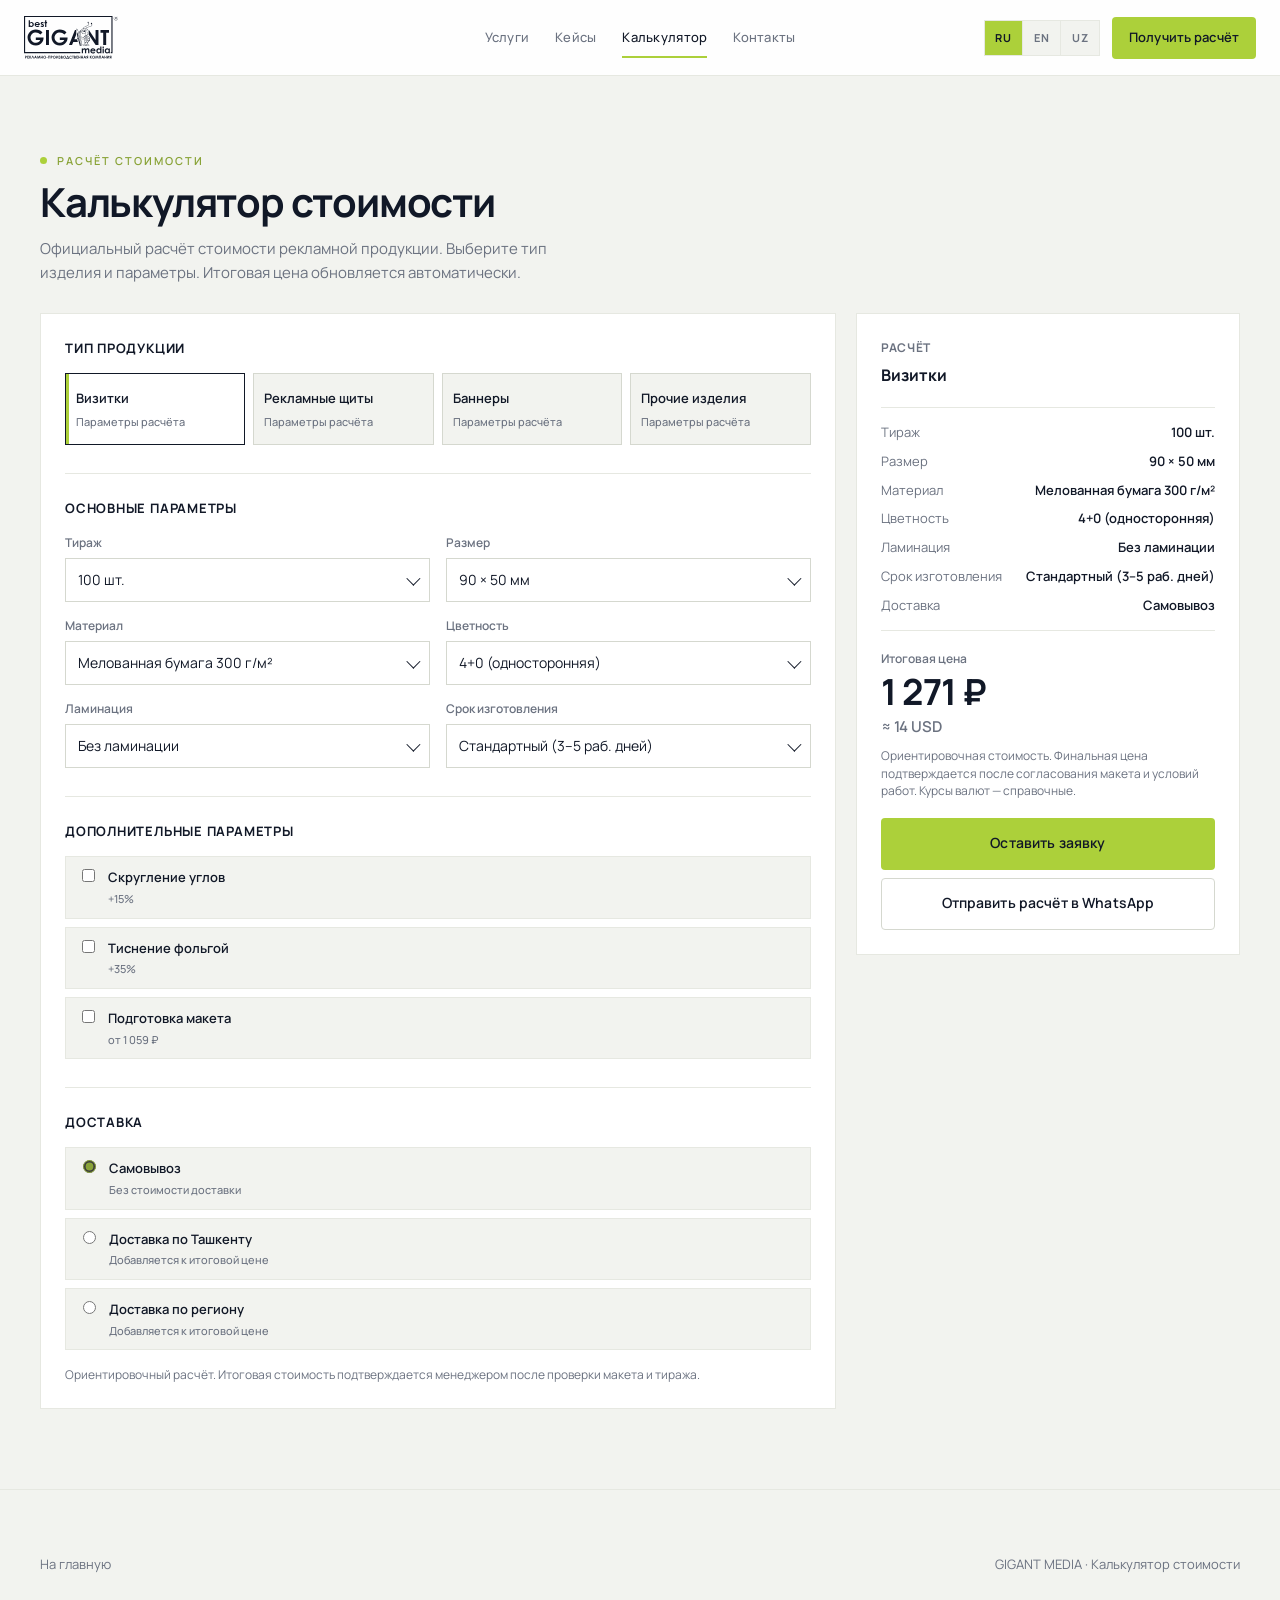
==== calculator.html @ 99afd8f0 "Add official cost calculator and keep the light brand palette. Ship a standalone calculator page wit" ====
<!DOCTYPE html>
<html lang="ru">
<head>
  <meta charset="UTF-8" />
  <meta name="viewport" content="width=device-width, initial-scale=1.0" />
  <title>Калькулятор стоимости — GIGANT MEDIA</title>
  <meta name="description" content="Официальный калькулятор стоимости рекламной продукции GIGANT MEDIA: визитки, щиты, баннеры и прочие изделия." />
  <link rel="canonical" href="https://esquire0169.github.io/gigant-media/calculator.html" />
  <meta name="theme-color" content="#ACD03A" />
  <link rel="preconnect" href="https://fonts.googleapis.com" />
  <link rel="preconnect" href="https://fonts.gstatic.com" crossorigin />
  <link href="https://fonts.googleapis.com/css2?family=Manrope:wght@400;500;600;700&display=swap" rel="stylesheet" />
  <link rel="stylesheet" href="css/tokens.css" />
  <link rel="stylesheet" href="css/base.css" />
  <link rel="stylesheet" href="css/components.css" />
  <link rel="stylesheet" href="css/pages.css" />
  <link rel="stylesheet" href="css/strict.css" />
  <link rel="stylesheet" href="css/calculator.css" />
</head>
<body class="no-topbar" data-page="calculator">
  <a class="skip-link" href="#calculator" data-i18n="calc.skip">К калькулятору</a>

  <header class="site-header is-scrolled">
    <div class="container container--wide site-header__inner">
      <a class="logo" href="index.html" aria-label="GIGANT MEDIA">
        <img class="logo__img" src="assets/brand/logo-dark.svg?v=2" alt="best GIGANT media" width="200" height="52" />
      </a>
      <nav class="nav" data-i18n-aria="nav.menu">
        <a href="index.html#services" data-i18n="nav.services">Услуги</a>
        <a href="index.html#cases" data-i18n="nav.cases">Кейсы</a>
        <a class="is-active" href="calculator.html" data-i18n="nav.calc">Калькулятор</a>
        <a href="index.html#contacts" data-i18n="nav.contacts">Контакты</a>
      </nav>
      <div class="header-actions">
        <div class="lang-switch" role="group" data-i18n-aria="lang.label">
          <button type="button" class="lang-switch__btn" data-lang-option="ru" aria-pressed="true">RU</button>
          <button type="button" class="lang-switch__btn" data-lang-option="en" aria-pressed="false">EN</button>
          <button type="button" class="lang-switch__btn" data-lang-option="uz" aria-pressed="false">UZ</button>
        </div>
        <div class="header-cta">
          <a class="btn btn--primary" href="index.html#contacts" data-i18n="nav.cta">Получить расчёт</a>
        </div>
        <button class="menu-toggle" type="button" data-i18n-aria="nav.open" aria-expanded="false">
          <span></span><span></span><span></span>
        </button>
      </div>
    </div>
  </header>

  <main>
    <section class="calc-page" id="calculator">
      <div class="container">
        <div class="calc-page__head">
          <p class="eyebrow" data-i18n="calc.eyebrow">Расчёт стоимости</p>
          <h1 class="h1" data-i18n="calc.title">Калькулятор стоимости</h1>
          <p class="lead" data-i18n="calc.lead">Официальный расчёт стоимости рекламной продукции. Выберите тип изделия и параметры. Итоговая цена обновляется автоматически.</p>
        </div>

        <div class="calc-layout" data-calculator>
          <div class="calc-panel">
            <div class="calc-section">
              <p class="calc-section__title" data-calc-section-type>Тип продукции</p>
              <div class="calc-types" data-calc-types></div>
            </div>

            <div class="calc-section">
              <p class="calc-section__title" data-calc-section-main>Основные параметры</p>
              <div class="calc-fields" data-calc-fields></div>
            </div>

            <div class="calc-section" data-calc-extras></div>
            <div class="calc-section" data-calc-install></div>
            <div class="calc-section" data-calc-delivery></div>

            <p class="calc-note" data-calc-note></p>
          </div>

          <aside class="calc-summary" aria-live="polite">
            <p class="calc-summary__label" data-calc-summary-label>Расчёт</p>
            <p class="calc-summary__product" data-calc-product>Визитки</p>
            <ul class="calc-summary__list" data-calc-list></ul>
            <p class="calc-summary__total-label" data-calc-total-label>Итоговая цена</p>
            <p class="calc-summary__total" data-calc-total>0 ₽</p>
            <p class="calc-summary__total-alt" data-calc-total-alt></p>
            <p class="calc-summary__hint" data-calc-hint>Ориентировочная стоимость. Финальная цена подтверждается после согласования макета и условий работ. Курсы валют — справочные.</p>
            <button class="btn btn--primary" type="button" data-calc-open-request>Оставить заявку</button>
            <a class="btn btn--secondary" href="https://wa.me/998908056692" target="_blank" rel="noopener" data-calc-wa>Отправить расчёт в WhatsApp</a>

            <div class="calc-request" data-calc-request>
              <form data-calc-form novalidate>
                <div class="field">
                  <label for="calc-name">Имя</label>
                  <input id="calc-name" name="name" type="text" autocomplete="name" required />
                </div>
                <div class="field">
                  <label for="calc-phone">Телефон</label>
                  <input id="calc-phone" name="phone" type="tel" autocomplete="tel" inputmode="tel" required />
                </div>
                <div class="field">
                  <label for="calc-comment">Комментарий</label>
                  <textarea id="calc-comment" name="comment" placeholder="Адрес объекта, сроки, дополнительные требования"></textarea>
                </div>
                <button class="btn btn--primary" type="submit">Оставить заявку</button>
                <p class="calc-request__status" data-calc-status></p>
              </form>
            </div>
          </aside>
        </div>
      </div>
    </section>
  </main>

  <footer class="site-footer">
    <div class="container footer-bottom" style="border:0;padding-top:0;">
      <a href="index.html" data-i18n="calc.home">На главную</a>
      <span data-i18n="calc.footer">GIGANT MEDIA · Калькулятор стоимости</span>
    </div>
  </footer>

  <script src="js/content.js"></script>
  <script src="js/i18n.js"></script>
  <script src="js/main.js"></script>
  <script src="js/calculator.js"></script>
</body>
</html>
---- css/tokens.css ----
:root {
  /* Color */
  --color-primary: #acd03a;
  --color-primary-dark: #89a337;
  --color-primary-soft: rgba(172, 208, 58, 0.12);
  --color-bg: #f2f3ef;
  --color-bg-elevated: #ffffff;
  --color-surface: #f7f8f4;
  --color-ink: #111827;
  --color-muted: #6b7280;
  --color-line: #e6e8e1;
  --color-line-strong: #d5d8cf;
  --color-success: #16a34a;
  --color-warning: #f59e0b;
  --color-error: #dc2626;
  --color-ink-inverse: #f7f8f4;
  --color-surface-dark: #161914;

  /* Radius — strict, almost sharp */
  --radius-sm: 2px;
  --radius-md: 4px;
  --radius-lg: 4px;
  --radius-xl: 6px;
  --radius-card: 0;
  --radius-button: 4px;
  --radius-input: 4px;

  /* Shadow — hairlines only */
  --shadow-card: none;
  --shadow-hover: none;
  --shadow-soft: none;

  /* Motion */
  --ease-standard: cubic-bezier(0.22, 1, 0.36, 1);
  --dur-fast: 160ms;
  --dur-base: 260ms;
  --dur-slow: 420ms;

  /* Layout */
  --container: 1200px;
  --container-wide: 1360px;
  --gutter: 24px;
  --section-y: 112px;
  --header-h: 76px;
  --topbar-h: 38px;
  --chrome-h: calc(var(--topbar-h) + var(--header-h));

  /* Type */
  --font: "Manrope", Inter, Arial, sans-serif;
  --fw-regular: 400;
  --fw-medium: 500;
  --fw-semibold: 600;
  --fw-bold: 700;
}

@media (max-width: 768px) {
  :root {
    --gutter: 16px;
    --section-y: 72px;
    --header-h: 64px;
    --topbar-h: 34px;
    --chrome-h: calc(var(--topbar-h) + var(--header-h));
  }
}

body.no-topbar {
  --topbar-h: 0px;
}
---- css/base.css ----
*,
*::before,
*::after {
  box-sizing: border-box;
}

html {
  scroll-behavior: smooth;
}

body {
  margin: 0;
  font-family: var(--font);
  font-size: 16px;
  line-height: 1.6;
  font-weight: var(--fw-regular);
  color: var(--color-ink);
  background: var(--color-bg);
  -webkit-font-smoothing: antialiased;
  text-rendering: optimizeLegibility;
}

img,
video {
  max-width: 100%;
  display: block;
}

a {
  color: inherit;
  text-decoration: none;
}

button,
input,
textarea,
select {
  font: inherit;
}

h1, h2, h3, h4, p {
  margin: 0;
}

ul, ol {
  margin: 0;
  padding: 0;
  list-style: none;
}

:focus-visible {
  outline: 2px solid var(--color-primary-dark);
  outline-offset: 3px;
}

.container {
  width: min(100% - var(--gutter) * 2, var(--container));
  margin-inline: auto;
}

.container--wide {
  width: min(100% - var(--gutter) * 2, var(--container-wide));
}

.section {
  padding-block: var(--section-y);
}

.section--tight {
  padding-block: 72px;
}

.eyebrow {
  display: inline-flex;
  align-items: center;
  gap: 10px;
  font-size: 11px;
  font-weight: var(--fw-semibold);
  letter-spacing: 0.18em;
  text-transform: uppercase;
  color: var(--color-primary-dark);
  margin-bottom: 18px;
}

.eyebrow::before {
  content: "";
  width: 7px;
  height: 7px;
  border-radius: 50%;
  background: var(--color-primary);
  flex-shrink: 0;
}

.h1 {
  font-size: clamp(40px, 5.5vw, 64px);
  line-height: 1.05;
  font-weight: var(--fw-bold);
  letter-spacing: -0.03em;
}

.h2 {
  font-size: clamp(30px, 3.4vw, 40px);
  line-height: 1.12;
  font-weight: var(--fw-bold);
  letter-spacing: -0.025em;
}

.h3 {
  font-size: clamp(22px, 2.4vw, 28px);
  line-height: 1.2;
  font-weight: var(--fw-semibold);
  letter-spacing: -0.01em;
}

.h4 {
  font-size: 20px;
  line-height: 1.3;
  font-weight: var(--fw-semibold);
}

.lead {
  font-size: 17px;
  line-height: 1.6;
  color: var(--color-muted);
}

.text-muted {
  color: var(--color-muted);
}

.section-head {
  max-width: 640px;
  margin-bottom: 56px;
}

.section-head .h2 {
  margin-bottom: 14px;
}

.section-head p {
  color: var(--color-muted);
  font-size: 16px;
  max-width: 46ch;
}

/* Shared strict panel grid */
.panel-grid {
  display: grid;
  gap: 1px;
  background: var(--color-line);
  border: 1px solid var(--color-line);
}

.panel-cell {
  position: relative;
  background: var(--color-bg-elevated);
  padding: 36px 32px 48px;
  overflow: hidden;
  min-height: 260px;
  transition: background var(--dur-base) var(--ease-standard);
}

.panel-cell:hover {
  background: #eef0ea;
}

.panel-cell__line {
  width: 22px;
  height: 1px;
  background: var(--color-primary);
  margin-bottom: 18px;
  transition: width 0.35s var(--ease-standard);
}

.panel-cell:hover .panel-cell__line {
  width: 40px;
}

.panel-cell__chip {
  margin: 0 0 12px;
  font-size: 11px;
  font-weight: var(--fw-semibold);
  letter-spacing: 0.14em;
  text-transform: uppercase;
  color: var(--color-primary-dark);
}

.panel-cell__num {
  position: absolute;
  right: 18px;
  bottom: 4px;
  font-size: clamp(56px, 7vw, 92px);
  font-weight: var(--fw-bold);
  letter-spacing: -0.04em;
  line-height: 1;
  color: transparent;
  -webkit-text-stroke: 1px color-mix(in srgb, var(--color-ink) 14%, transparent);
  user-select: none;
  pointer-events: none;
}

/* Reveal */
.reveal {
  opacity: 0;
  transform: translateY(12px);
  transition:
    opacity var(--dur-slow) var(--ease-standard),
    transform var(--dur-slow) var(--ease-standard);
}

.reveal.is-in {
  opacity: 1;
  transform: translateY(0);
}

.reveal-stagger > .reveal:nth-child(1) { transition-delay: 0ms; }
.reveal-stagger > .reveal:nth-child(2) { transition-delay: 70ms; }
.reveal-stagger > .reveal:nth-child(3) { transition-delay: 140ms; }
.reveal-stagger > .reveal:nth-child(4) { transition-delay: 210ms; }
.reveal-stagger > .reveal:nth-child(5) { transition-delay: 280ms; }
.reveal-stagger > .reveal:nth-child(6) { transition-delay: 350ms; }
.reveal-stagger > .reveal:nth-child(7) { transition-delay: 420ms; }
.reveal-stagger > .reveal:nth-child(8) { transition-delay: 490ms; }
.reveal-stagger > .reveal:nth-child(9) { transition-delay: 560ms; }
.reveal-stagger > .reveal:nth-child(10) { transition-delay: 630ms; }

@media (prefers-reduced-motion: reduce) {
  html { scroll-behavior: auto; }
  .reveal {
    opacity: 1;
    transform: none;
    transition: none;
  }
}
---- css/components.css ----
/* Top utility bar (KLZ-inspired) */
.topbar {
  position: fixed;
  inset: 0 0 auto;
  z-index: 110;
  height: var(--topbar-h);
  background: #fff;
  border-bottom: 1px solid var(--color-line);
}

.topbar__inner {
  height: 100%;
  display: flex;
  align-items: center;
  justify-content: space-between;
  gap: 16px;
}

.topbar__links,
.topbar__contacts,
.topbar__social {
  display: flex;
  align-items: center;
  gap: 14px;
}

.topbar__links a,
.topbar__phone {
  font-size: 12px;
  font-weight: var(--fw-medium);
  color: var(--color-muted);
  letter-spacing: 0.01em;
}

.topbar__links a:hover,
.topbar__phone:hover {
  color: var(--color-ink);
}

.topbar__phone {
  display: inline-flex;
  align-items: center;
  gap: 6px;
  font-weight: var(--fw-semibold);
  color: var(--color-ink);
}

.topbar__phone::before {
  content: "";
  width: 6px;
  height: 6px;
  background: var(--color-primary);
}

.topbar__phone--secondary {
  color: var(--color-muted);
  font-weight: var(--fw-medium);
}

.topbar__social a {
  width: 24px;
  height: 24px;
  display: inline-flex;
  align-items: center;
  justify-content: center;
  border: 1px solid var(--color-line-strong);
  font-size: 10px;
  font-weight: var(--fw-bold);
  color: var(--color-ink);
}

.topbar__social a:hover {
  border-color: var(--color-primary);
  background: var(--color-primary-soft);
}

/* Buttons */
.btn {
  display: inline-flex;
  align-items: center;
  justify-content: center;
  gap: 10px;
  height: 52px;
  padding: 0 22px;
  border-radius: var(--radius-button);
  border: 1px solid transparent;
  font-size: 14px;
  font-weight: var(--fw-semibold);
  letter-spacing: 0.01em;
  cursor: pointer;
  transition:
    background var(--dur-fast) var(--ease-standard),
    border-color var(--dur-fast) var(--ease-standard),
    color var(--dur-fast) var(--ease-standard);
  white-space: nowrap;
}

.btn:hover,
.btn:active {
  transform: none;
}

.btn--primary {
  background: var(--color-primary);
  color: var(--color-ink);
  box-shadow: none;
}

.btn--primary:hover {
  background: #b8d94a;
}

.btn--primary:active {
  background: var(--color-primary-dark);
}

.btn--secondary {
  background: transparent;
  color: var(--color-ink);
  border-color: var(--color-line-strong);
}

.btn--secondary:hover {
  border-color: var(--color-ink);
  background: transparent;
}

.btn--ghost {
  background: transparent;
  border-color: rgba(255, 255, 255, 0.22);
  color: var(--color-ink-inverse);
}

.btn--dark {
  background: var(--color-ink);
  color: #fff;
}

.btn-row {
  display: flex;
  flex-wrap: wrap;
  gap: 10px;
}

/* Header */
.site-header {
  position: fixed;
  inset: var(--topbar-h) 0 auto;
  z-index: 100;
  height: var(--header-h);
  background: rgba(255, 255, 255, 0.92);
  border-bottom: 1px solid var(--color-line);
  transition:
    background var(--dur-base) var(--ease-standard),
    border-color var(--dur-base) var(--ease-standard);
}

.site-header.is-scrolled {
  background: rgba(255, 255, 255, 0.96);
  backdrop-filter: blur(10px);
  border-bottom-color: var(--color-line);
  box-shadow: none;
}

.site-header__inner {
  height: 100%;
  display: grid;
  grid-template-columns: 1fr auto 1fr;
  align-items: center;
  gap: 24px;
}

.logo {
  display: inline-flex;
  align-items: center;
  justify-self: start;
  line-height: 0;
  max-width: 100%;
}

.logo__img {
  display: block;
  height: 44px;
  width: auto;
  max-width: min(220px, 52vw);
  object-fit: contain;
}

.logo--footer .logo__img {
  height: 72px;
  max-width: 280px;
}

.logo__mark {
  width: 10px;
  height: 10px;
  border-radius: 50%;
  background: var(--color-primary);
}

.nav {
  display: flex;
  align-items: center;
  gap: 26px;
}

.nav a {
  position: relative;
  font-size: 13px;
  font-weight: var(--fw-medium);
  letter-spacing: 0.02em;
  color: var(--color-muted);
  transition: color var(--dur-fast) var(--ease-standard);
}

.nav a::after {
  content: "";
  position: absolute;
  left: 0;
  right: 0;
  bottom: -10px;
  height: 2px;
  background: var(--color-primary);
  transform: scaleX(0);
  transform-origin: left;
  transition: transform var(--dur-fast) var(--ease-standard);
}

.nav a:hover,
.nav a.is-active {
  color: var(--color-ink);
}

.nav a:hover::after,
.nav a.is-active::after {
  transform: scaleX(1);
}

.header-actions {
  justify-self: end;
  display: flex;
  align-items: center;
  gap: 12px;
}

.header-cta {
  justify-self: end;
}

.header-cta .btn {
  height: 42px;
  padding: 0 16px;
  font-size: 13px;
}

.lang-switch {
  display: inline-flex;
  align-items: center;
  gap: 0;
  padding: 0;
  border-radius: 0;
  border: 1px solid var(--color-line);
  background: var(--color-bg);
}

.lang-switch__btn {
  min-width: 38px;
  height: 34px;
  padding: 0 8px;
  border-radius: 0;
  border: 0;
  border-right: 1px solid var(--color-line);
  background: transparent;
  color: var(--color-muted);
  font-size: 11px;
  font-weight: 700;
  letter-spacing: 0.06em;
  cursor: pointer;
  transition: background var(--dur-fast) var(--ease-standard), color var(--dur-fast) var(--ease-standard);
}

.lang-switch__btn:last-child {
  border-right: 0;
}

.lang-switch__btn.is-active {
  background: var(--color-primary);
  color: var(--color-ink);
}

.skip-link {
  position: absolute;
  left: -999px;
  top: 0;
  background: var(--color-ink);
  color: #fff;
  padding: 8px 12px;
  z-index: 200;
}

.skip-link:focus {
  left: 12px;
  top: 12px;
}

.menu-toggle {
  display: none;
  width: 44px;
  height: 44px;
  border-radius: var(--radius-md);
  border: 1px solid var(--color-line);
  background: var(--color-bg);
  justify-self: end;
  place-items: center;
  cursor: pointer;
}

.menu-toggle span {
  display: block;
  width: 18px;
  height: 1px;
  background: var(--color-ink);
  margin: 4px 0;
}

/* Cards */
.card {
  background: var(--color-bg-elevated);
  border: 1px solid var(--color-line);
  border-radius: 0;
  box-shadow: none;
  transition: border-color var(--dur-base) var(--ease-standard), background var(--dur-base) var(--ease-standard);
}

.card:hover {
  transform: none;
  box-shadow: none;
  border-color: color-mix(in srgb, var(--color-primary) 40%, var(--color-line));
}

.card__media {
  overflow: hidden;
  border-radius: 0;
  aspect-ratio: 16 / 10;
  background: var(--color-bg-elevated);
}

.card__media img {
  width: 100%;
  height: 100%;
  object-fit: cover;
  transition: transform var(--dur-slow) var(--ease-standard);
}

.card:hover .card__media img {
  transform: scale(1.03);
}

/* Forms */
.field {
  display: grid;
  gap: 8px;
  margin-bottom: 16px;
}

.field label {
  font-size: 12px;
  font-weight: var(--fw-semibold);
  letter-spacing: 0.06em;
  text-transform: uppercase;
  color: var(--color-muted);
}

.field input,
.field textarea,
.field select {
  height: 52px;
  width: 100%;
  border: 1px solid var(--color-line-strong);
  border-radius: var(--radius-input);
  background: var(--color-bg);
  padding: 0 16px;
  color: var(--color-ink);
  transition: border-color var(--dur-fast) var(--ease-standard);
  box-shadow: none;
}

.field textarea {
  height: auto;
  min-height: 120px;
  padding: 14px 16px;
  resize: vertical;
}

.field input:focus,
.field textarea:focus,
.field select:focus {
  outline: none;
  border-color: var(--color-primary-dark);
  box-shadow: none;
}

.field--error input,
.field--error textarea,
.field--error select {
  border-color: var(--color-error);
}

.field__error {
  font-size: 12px;
  color: var(--color-error);
}

.form-note {
  font-size: 12px;
  color: var(--color-muted);
  margin-top: 12px;
}

/* Chips / tags — label style, not pills */
.chip {
  display: inline-flex;
  align-items: center;
  height: auto;
  padding: 6px 10px;
  border-radius: 0;
  background: var(--color-bg);
  border: 1px solid var(--color-line);
  font-size: 11px;
  font-weight: var(--fw-semibold);
  letter-spacing: 0.06em;
  text-transform: uppercase;
  box-shadow: none;
}

.chip--soft {
  background: transparent;
  border-color: transparent;
  color: var(--color-primary-dark);
  padding: 0;
  letter-spacing: 0.14em;
  box-shadow: none;
}

/* Footer */
.site-footer {
  background: var(--color-bg);
  border-top: 1px solid var(--color-line);
  padding: 64px 0 32px;
}

.footer-grid {
  display: grid;
  grid-template-columns: 1.2fr 1fr 1fr 1.2fr;
  gap: 40px;
  margin-bottom: 48px;
}

.footer-grid h4 {
  margin-bottom: 16px;
  font-size: 12px;
  letter-spacing: 0.12em;
  text-transform: uppercase;
}

.footer-grid a,
.footer-grid p {
  color: var(--color-muted);
  font-size: 14px;
  line-height: 1.7;
}

.footer-grid a:hover {
  color: var(--color-ink);
}

.footer-bottom {
  display: flex;
  justify-content: space-between;
  gap: 16px;
  padding-top: 24px;
  border-top: 1px solid var(--color-line);
  color: var(--color-muted);
  font-size: 13px;
}

@media (max-width: 960px) {
  .site-header__inner {
    grid-template-columns: 1fr auto;
  }

  .nav {
    display: none;
  }

  .menu-toggle {
    display: grid;
  }

  .header-cta {
    display: none;
  }

  .header-actions {
    gap: 8px;
  }

  .site-header.is-open .nav {
    display: flex;
    position: absolute;
    top: var(--header-h);
    left: 0;
    right: 0;
    flex-direction: column;
    align-items: flex-start;
    gap: 0;
    background: var(--color-bg);
    border-bottom: 1px solid var(--color-line);
    padding: 12px 20px 20px;
  }

  .site-header.is-open .nav a {
    width: 100%;
    padding: 14px 0;
    border-bottom: 1px solid var(--color-line);
  }

  .site-header.is-open .nav a::after {
    display: none;
  }

  .topbar__links {
    display: none;
  }

  .topbar__phone--secondary {
    display: none;
  }

  .footer-grid {
    grid-template-columns: 1fr 1fr;
  }
}

@media (max-width: 640px) {
  .logo__img {
    height: 36px;
  }

  .logo--footer .logo__img {
    height: 52px;
  }

  .footer-grid {
    grid-template-columns: 1fr;
  }

  .footer-bottom {
    flex-direction: column;
  }

  .btn {
    width: 100%;
  }
}
---- css/pages.css ----
/* ========== HERO ========== */
.hero {
  position: relative;
  padding: calc(var(--chrome-h) + 48px) 0 80px;
  overflow: hidden;
  background:
    radial-gradient(ellipse 55% 50% at 85% 30%, rgba(172, 208, 58, 0.16), transparent 65%),
    linear-gradient(180deg, #f7f8f4 0%, #eef1e8 100%);
}

.hero__splash {
  position: absolute;
  pointer-events: none;
  z-index: 0;
}

.hero__splash--a {
  width: min(38vw, 420px);
  height: min(38vw, 420px);
  left: -8%;
  top: 8%;
  background:
    radial-gradient(circle at 30% 30%, rgba(172, 208, 58, 0.55), transparent 58%),
    radial-gradient(circle at 70% 65%, rgba(137, 163, 55, 0.28), transparent 60%);
  filter: blur(2px);
  opacity: 0.9;
  clip-path: polygon(12% 8%, 88% 0%, 100% 42%, 78% 100%, 18% 92%, 0% 48%);
}

.hero__splash--b {
  width: min(34vw, 360px);
  height: min(34vw, 360px);
  right: -6%;
  bottom: -4%;
  background:
    radial-gradient(circle at 40% 40%, rgba(172, 208, 58, 0.42), transparent 62%),
    radial-gradient(circle at 70% 70%, rgba(22, 25, 20, 0.12), transparent 55%);
  clip-path: polygon(0% 22%, 72% 0%, 100% 38%, 86% 100%, 18% 88%);
  opacity: 0.85;
}

.hero__grid {
  position: relative;
  z-index: 1;
  display: grid;
  grid-template-columns: 1.05fr 0.95fr;
  gap: 56px;
  align-items: center;
}

.hero__copy .h1 {
  margin-bottom: 20px;
  max-width: 14ch;
}

.hero__copy .lead {
  max-width: 42ch;
  margin-bottom: 32px;
}

.hero__segments {
  display: flex;
  flex-wrap: wrap;
  gap: 8px;
  margin-top: 18px;
}

.hero__segments a {
  display: inline-flex;
  align-items: center;
  padding: 8px 12px;
  border: 1px solid var(--color-border, #d8dcd0);
  background: rgba(255, 255, 255, 0.72);
  color: var(--color-ink, #1a1c16);
  font-size: 13px;
  font-weight: 600;
  letter-spacing: 0.01em;
  text-decoration: none;
  transition: border-color var(--dur-fast) var(--ease-standard), background var(--dur-fast) var(--ease-standard);
}

.hero__segments a:hover {
  border-color: var(--color-primary, #acd03a);
  background: rgba(172, 208, 58, 0.12);
}

.hero__meta {
  display: flex;
  flex-wrap: wrap;
  gap: 10px;
  margin-top: 28px;
}

.hero__visual {
  position: relative;
}

.hero__frame {
  position: relative;
  border-radius: var(--radius-xl);
  overflow: hidden;
  aspect-ratio: 4 / 5;
  box-shadow: var(--shadow-hover);
  background: #2a3020;
}

.hero__frame img {
  width: 100%;
  height: 100%;
  object-fit: cover;
  transform: scale(1.06);
  will-change: transform;
}

.hero__frame::after {
  content: "";
  position: absolute;
  inset: 0;
  background: linear-gradient(180deg, transparent 45%, rgba(17, 24, 39, 0.35));
  pointer-events: none;
}

.hero__float {
  position: absolute;
  z-index: 2;
}

.hero__float--a {
  left: -18px;
  bottom: 28%;
}

.hero__float--b {
  right: 18px;
  bottom: 24px;
}

.pattern-grid {
  position: absolute;
  inset: 0;
  background-image:
    linear-gradient(rgba(17, 24, 39, 0.035) 1px, transparent 1px),
    linear-gradient(90deg, rgba(17, 24, 39, 0.035) 1px, transparent 1px);
  background-size: 56px 56px;
  mask-image: radial-gradient(ellipse 70% 60% at 50% 40%, #000 20%, transparent 75%);
  pointer-events: none;
}

/* ========== ABOUT ========== */
.about-section {
  background:
    radial-gradient(ellipse 50% 45% at 12% 20%, rgba(172, 208, 58, 0.12), transparent 60%),
    var(--color-bg);
}

.about-grid {
  display: grid;
  grid-template-columns: 1.1fr 0.9fr;
  gap: 56px;
  align-items: center;
}

.about-grid > * {
  min-width: 0;
}

.about-copy__text {
  margin-top: 24px;
  max-width: 54ch;
  font-size: 17px;
  line-height: 1.7;
  color: var(--color-muted);
}

.about-regions {
  margin-top: 32px;
}

.about-regions__label {
  margin: 0 0 14px;
  font-size: 13px;
  font-weight: var(--fw-semibold);
  letter-spacing: 0.04em;
  text-transform: uppercase;
  color: var(--color-ink);
}

.about-regions__list {
  list-style: none;
  margin: 0;
  padding: 0;
  display: flex;
  flex-wrap: wrap;
  gap: 10px;
}

.about-regions__list li {
  display: inline-flex;
  align-items: center;
  min-height: 40px;
  padding: 8px 16px;
  border-radius: var(--radius-button);
  background: var(--color-surface);
  border: 1px solid var(--color-line);
  box-shadow: var(--shadow-soft);
  font-size: 13px;
  font-weight: var(--fw-medium);
  color: var(--color-ink);
  line-height: 1.35;
}

.about-regions__list li:first-child {
  background: var(--color-primary-soft);
  border-color: transparent;
}

.about-regions__list--tiles {
  display: grid;
  grid-template-columns: repeat(2, minmax(0, 1fr));
  gap: 8px;
}

.about-regions__list--tiles li {
  min-height: 52px;
  border-radius: 0;
  background: #fff;
  justify-content: flex-start;
  padding: 10px 12px;
  font-size: 12px;
}

.about-regions__list--tiles li:first-child {
  background: #fff;
  border-color: var(--color-primary);
  box-shadow: inset 3px 0 0 var(--color-primary);
}

.about-visual {
  display: grid;
  grid-template-columns: 1.2fr 0.8fr;
  grid-template-rows: 1fr 1fr;
  gap: 12px;
  width: 100%;
  min-width: 0;
  height: clamp(360px, 42vw, 520px);
}

.about-visual__main,
.about-visual__side {
  position: relative;
  min-width: 0;
  min-height: 0;
  border-radius: 0;
  overflow: hidden;
  background: var(--color-bg-elevated);
  border: 1px solid var(--color-line);
  box-shadow: none;
}

.about-visual__main {
  grid-column: 1;
  grid-row: 1 / -1;
  aspect-ratio: auto;
  width: 100%;
  height: 100%;
}

.about-visual__side {
  grid-column: 2;
  width: 100%;
  height: 100%;
}

.about-visual__main img,
.about-visual__side img {
  position: absolute;
  inset: 0;
  width: 100%;
  height: 100%;
  max-width: none;
  object-fit: cover;
  object-position: center;
  display: block;
}

/* ========== SERVICES CAROUSEL ========== */
.services-section {
  overflow: hidden;
}

.services-head {
  display: flex;
  align-items: flex-end;
  justify-content: space-between;
  gap: 24px;
  margin-bottom: 40px;
}

.carousel-nav {
  display: flex;
  gap: 10px;
  flex-shrink: 0;
}

.carousel-btn {
  width: 52px;
  height: 52px;
  border-radius: 50%;
  border: 1px solid var(--color-line);
  background: var(--color-surface);
  color: var(--color-ink);
  font-size: 28px;
  line-height: 1;
  display: grid;
  place-items: center;
  cursor: pointer;
  box-shadow: var(--shadow-soft);
  transition:
    transform var(--dur-base) var(--ease-standard),
    background var(--dur-fast) var(--ease-standard),
    box-shadow var(--dur-base) var(--ease-standard),
    border-color var(--dur-fast) var(--ease-standard);
}

.carousel-btn:hover {
  transform: translateY(-2px);
  box-shadow: var(--shadow-card);
}

.carousel-btn--accent {
  background: var(--color-primary);
  border-color: transparent;
}

.carousel-btn--accent:active {
  background: var(--color-primary-dark);
}

.services-carousel {
  --services-inset: max(var(--gutter), calc((100% - var(--container)) / 2));
  overflow: hidden;
  cursor: grab;
  padding-left: var(--services-inset);
}

.services-carousel.is-dragging {
  cursor: grabbing;
}

.services-carousel.is-dragging .service-slide {
  pointer-events: none;
}

.services-track {
  display: flex;
  gap: 20px;
  width: max-content;
  padding-right: var(--services-inset);
  padding-bottom: 8px;
  will-change: transform;
  transition: transform 480ms var(--ease-standard);
}

.services-carousel.is-dragging .services-track {
  transition: none;
}

.service-slide {
  flex: 0 0 min(320px, 78vw);
  display: flex;
  flex-direction: column;
  padding: 22px;
  color: inherit;
  min-height: 420px;
}

.service-slide__name {
  display: flex;
  align-items: center;
  gap: 12px;
  margin-bottom: 10px;
}

.service-slide__name span {
  width: 36px;
  height: 36px;
  border-radius: 50%;
  display: grid;
  place-items: center;
  background: var(--color-primary);
  font-size: 14px;
  font-weight: var(--fw-bold);
  flex-shrink: 0;
}

.service-slide__name h3 {
  font-size: 20px;
  font-weight: var(--fw-semibold);
  line-height: 1.25;
}

.service-slide > p {
  color: var(--color-muted);
  font-size: 14px;
  margin-bottom: 10px;
  flex: 1;
}

.service-slide__benefit {
  display: inline-flex;
  align-self: flex-start;
  margin-bottom: 14px;
  padding: 6px 10px;
  border-radius: 999px;
  background: var(--color-primary-soft);
  color: var(--color-primary-dark);
  font-size: 12px;
  font-weight: 700;
}

.service-slide__media {
  border-radius: 18px;
  overflow: hidden;
  aspect-ratio: 4 / 3;
  background: var(--color-bg-elevated);
}

.service-slide__media img {
  width: 100%;
  height: 100%;
  object-fit: cover;
  transition: transform var(--dur-slow) var(--ease-standard);
}

.service-slide:hover .service-slide__media img {
  transform: scale(1.03);
}

.service-card__link {
  margin-top: 14px;
  font-size: 14px;
  font-weight: var(--fw-semibold);
  color: var(--color-primary-dark);
}

.services-note {
  margin-top: 28px;
  font-size: 14px;
}

/* ========== CAMPAIGNS MARQUEE ========== */
.campaigns-section {
  padding-top: 24px;
  overflow: hidden;
}

.campaigns-head {
  margin-bottom: 40px;
}

.marquee {
  display: grid;
  gap: 16px;
}

.marquee__row {
  overflow: hidden;
  mask-image: linear-gradient(90deg, transparent, #000 6%, #000 94%, transparent);
}

.marquee__track {
  display: flex;
  width: max-content;
  will-change: transform;
  backface-visibility: hidden;
  transform: translate3d(0, 0, 0);
  animation: marqueeLeft 55s linear infinite;
}

.marquee__group {
  display: flex;
  flex-shrink: 0;
  align-items: center;
  gap: 16px;
  padding-right: 16px;
}

.marquee__row--right .marquee__track {
  animation-name: marqueeRight;
  animation-duration: 64s;
}

.partner-card {
  box-sizing: border-box;
  flex: 0 0 168px;
  width: 168px;
  height: 88px;
  border-radius: 18px;
  background: #ffffff;
  border: 1px solid var(--color-line);
  box-shadow: var(--shadow-soft);
  display: flex;
  align-items: center;
  justify-content: center;
  padding: 14px 18px;
  overflow: hidden;
  position: relative;
  isolation: isolate;
  transition:
    box-shadow var(--dur-base) var(--ease-standard),
    border-color var(--dur-fast) var(--ease-standard);
}

.partner-card:hover {
  box-shadow: var(--shadow-card);
  border-color: var(--color-line-strong);
}

.partner-card img {
  display: block;
  width: auto;
  height: auto;
  max-width: 126px;
  max-height: 52px;
  object-fit: contain;
  object-position: center;
  filter: none;
  opacity: 1;
  transition: transform var(--dur-fast) var(--ease-standard);
}

.partner-card:hover img {
  transform: scale(1.03);
}

@keyframes marqueeLeft {
  from { transform: translate3d(0, 0, 0); }
  to { transform: translate3d(-50%, 0, 0); }
}

@keyframes marqueeRight {
  from { transform: translate3d(-50%, 0, 0); }
  to { transform: translate3d(0, 0, 0); }
}

@media (prefers-reduced-motion: reduce) {
  .marquee__track {
    animation: none !important;
  }

  .services-track {
    transition: none;
  }
}

/* ========== CASES ========== */
.cases-section {
  background: var(--color-bg);
}

.cases-grid {
  display: grid;
  grid-template-columns: repeat(3, 1fr);
  gap: 24px;
}

.case-card {
  display: flex;
  flex-direction: column;
  overflow: hidden;
  color: inherit;
  text-decoration: none;
  background: var(--color-surface);
  border: 1px solid var(--color-line);
  border-radius: var(--radius-card);
  box-shadow: var(--shadow-soft);
  transition:
    transform var(--dur-base) var(--ease-standard),
    box-shadow var(--dur-base) var(--ease-standard),
    border-color var(--dur-base) var(--ease-standard);
}

a.case-card:hover {
  transform: translateY(-4px);
  box-shadow: var(--shadow-hover);
  border-color: color-mix(in srgb, var(--color-primary) 35%, var(--color-line));
}

.case-card__media {
  position: relative;
  overflow: hidden;
  aspect-ratio: 16 / 11;
  background: var(--color-bg-elevated);
}

.case-card__media img {
  width: 100%;
  height: 100%;
  object-fit: cover;
  object-position: center;
  display: block;
  transition: transform 0.7s var(--ease-standard);
}

a.case-card:hover .case-card__media img {
  transform: scale(1.04);
}

.case-card__index {
  position: absolute;
  left: 16px;
  bottom: 16px;
  font-size: 12px;
  font-weight: var(--fw-bold);
  letter-spacing: 0.12em;
  color: #fff;
  background: rgba(18, 20, 14, 0.55);
  backdrop-filter: blur(6px);
  padding: 6px 10px;
  border-radius: 999px;
}

.case-card__body {
  display: flex;
  flex-direction: column;
  flex: 1;
  padding: 22px 22px 24px;
}

.case-card__client {
  font-size: 11px;
  font-weight: var(--fw-semibold);
  letter-spacing: 0.08em;
  text-transform: uppercase;
  color: var(--color-primary-dark);
  margin-bottom: 8px;
}

.case-card__body .h4 {
  margin-bottom: 8px;
}

.case-card__body .text-muted {
  font-size: 14px;
  line-height: 1.55;
  flex: 1;
}

.case-card__stats {
  display: grid;
  grid-template-columns: 1fr 1fr;
  gap: 12px;
  margin-top: 18px;
  padding-top: 16px;
  border-top: 1px solid var(--color-line);
}

.case-card__stats strong {
  display: block;
  font-size: 18px;
  letter-spacing: -0.02em;
  line-height: 1.2;
}

.case-card__stats span {
  font-size: 12px;
  color: var(--color-muted);
}

.case-card__link {
  display: inline-flex;
  margin-top: 16px;
  font-size: 14px;
  font-weight: var(--fw-semibold);
  color: var(--color-primary-dark);
}

/* ========== PROCESS ========== */
.process {
  background: var(--color-surface);
  border-block: 1px solid var(--color-line);
}

.process-track {
  display: grid;
  grid-template-columns: repeat(4, 1fr);
  gap: 20px;
  position: relative;
}

.process-step {
  padding: 28px;
  border-radius: var(--radius-card);
  background: var(--color-bg);
  border: 1px solid var(--color-line);
}

.process-step__num {
  width: 40px;
  height: 40px;
  border-radius: 50%;
  display: grid;
  place-items: center;
  background: var(--color-primary);
  font-weight: var(--fw-bold);
  margin-bottom: 18px;
}

.process-step h3 {
  margin-bottom: 8px;
  font-size: 20px;
}

.process-step p {
  color: var(--color-muted);
  font-size: 14px;
}

/* ========== NUMBERS ========== */
.numbers {
  background:
    radial-gradient(ellipse 50% 80% at 0% 50%, rgba(172, 208, 58, 0.12), transparent 55%),
    var(--color-bg);
}

.numbers-grid {
  display: grid;
  grid-template-columns: repeat(4, 1fr);
  gap: 20px;
}

.number-card {
  padding: 32px 28px;
  border-radius: var(--radius-card);
  background: var(--color-surface);
  border: 1px solid var(--color-line);
  box-shadow: var(--shadow-card);
}

.number-card__value {
  font-size: clamp(40px, 4vw, 56px);
  font-weight: var(--fw-bold);
  letter-spacing: -0.03em;
  line-height: 1;
  color: var(--color-ink);
  margin-bottom: 10px;
}

.number-card__value em {
  font-style: normal;
  color: var(--color-primary-dark);
}

.number-card p {
  color: var(--color-muted);
  font-size: 14px;
}

/* ========== TEAM ========== */
.team-section {
  background: var(--color-surface);
  border-block: 1px solid var(--color-line);
}

.team-slots {
  display: grid;
  grid-template-columns: repeat(5, 1fr);
  gap: 18px;
}

.team-slot {
  display: flex;
  flex-direction: column;
  gap: 12px;
}

.team-slot__frame {
  position: relative;
  aspect-ratio: 4 / 5;
  border-radius: 4px;
  overflow: hidden;
  background: #1a1c16;
  border: 1px solid var(--color-line);
  transition: border-color 0.35s var(--ease-standard);
}

.team-slot:hover .team-slot__frame {
  border-color: color-mix(in srgb, var(--color-primary) 45%, var(--color-line));
}

.team-slot__frame svg {
  width: 100%;
  height: 100%;
  display: block;
}

.team-slot h3 {
  font-size: 16px;
  font-weight: var(--fw-semibold);
  letter-spacing: -0.01em;
  margin: 0;
  color: var(--color-muted);
}

.team-slot__role {
  display: block;
  margin-top: -6px;
  font-size: 11px;
  font-weight: var(--fw-semibold);
  letter-spacing: 0.14em;
  text-transform: uppercase;
  color: color-mix(in srgb, var(--color-muted) 70%, transparent);
}

/* ========== ADVANTAGES (Parma-style pillars) ========== */
.advantages {
  background: var(--color-surface);
  border-block: 1px solid var(--color-line);
}

.advantage-pillars {
  display: grid;
  grid-template-columns: repeat(3, 1fr);
  gap: 1px;
  background: var(--color-line);
  border: 1px solid var(--color-line);
}

.advantage-pillar {
  position: relative;
  display: flex;
  flex-direction: column;
  justify-content: flex-start;
  gap: 12px;
  padding: 36px 32px 48px;
  background: var(--color-bg);
  overflow: hidden;
  min-height: 280px;
  transition: background 0.35s var(--ease-standard);
}

.advantage-pillar:hover {
  background: var(--color-surface);
}

.advantage-pillar__num {
  position: absolute;
  right: 20px;
  bottom: 8px;
  font-size: clamp(56px, 7vw, 88px);
  font-weight: var(--fw-bold);
  letter-spacing: -0.04em;
  line-height: 1;
  color: transparent;
  -webkit-text-stroke: 1px color-mix(in srgb, var(--color-ink) 12%, transparent);
  user-select: none;
  pointer-events: none;
}

.advantage-pillar__line {
  width: 20px;
  height: 1px;
  background: var(--color-primary);
  margin-bottom: 8px;
  transition: width 0.4s var(--ease-standard);
}

.advantage-pillar:hover .advantage-pillar__line {
  width: 40px;
}

.advantage-pillar__chip {
  margin: 0;
  font-size: 11px;
  font-weight: var(--fw-semibold);
  letter-spacing: 0.12em;
  text-transform: uppercase;
  color: var(--color-primary-dark);
}

.advantage-pillar h3 {
  position: relative;
  z-index: 1;
  margin: 0;
  font-size: clamp(22px, 2.2vw, 28px);
  letter-spacing: -0.02em;
  line-height: 1.2;
  transition: color 0.3s var(--ease-standard);
}

.advantage-pillar:hover h3 {
  color: var(--color-primary-dark);
}

.advantage-pillar p:last-child {
  position: relative;
  z-index: 1;
  margin: 0;
  max-width: 34ch;
  font-size: 15px;
  line-height: 1.55;
  color: var(--color-muted);
}

.advantage-pillar--lg h3 {
  font-size: clamp(26px, 2.6vw, 34px);
}

/* ========== REVIEWS ========== */
.reviews-section {
  background: var(--color-bg);
}

.reviews-layout {
  display: grid;
  grid-template-columns: 1.35fr 1fr;
  gap: 24px;
  align-items: stretch;
}

.review-feature {
  position: relative;
  padding: 40px 40px 36px;
  background: #1a1c16;
  color: #f7f8f4;
  border-radius: var(--radius-card);
  overflow: hidden;
  min-height: 100%;
  display: flex;
  flex-direction: column;
}

.review-feature__mark {
  position: absolute;
  top: 8px;
  left: 24px;
  font-size: 120px;
  line-height: 1;
  color: var(--color-primary);
  opacity: 0.35;
  pointer-events: none;
  user-select: none;
}

.review-feature__quote {
  position: relative;
  z-index: 1;
  margin: 24px 0 32px;
  font-size: clamp(22px, 2.4vw, 30px);
  line-height: 1.35;
  letter-spacing: -0.02em;
  flex: 1;
}

.review-feature__author {
  position: relative;
  z-index: 1;
  display: flex;
  align-items: center;
  gap: 14px;
  margin-top: auto;
  padding-top: 20px;
  border-top: 1px solid rgba(255, 255, 255, 0.12);
}

.review-feature__author strong {
  display: block;
  font-size: 15px;
  color: #fff;
}

.review-feature__author span {
  font-size: 13px;
  color: rgba(247, 248, 244, 0.55);
}

.review-feature .review-card__avatar {
  background: linear-gradient(135deg, #3a4128, var(--color-primary));
}

.reviews-side {
  display: grid;
  gap: 16px;
}

.review-quote {
  padding: 28px 28px 24px;
  background: var(--color-surface);
  border: 1px solid var(--color-line);
  border-radius: var(--radius-card);
  display: flex;
  flex-direction: column;
  gap: 20px;
}

.review-quote p {
  margin: 0;
  font-size: 17px;
  line-height: 1.5;
  letter-spacing: -0.01em;
  flex: 1;
}

.review-quote__meta {
  display: flex;
  flex-direction: column;
  gap: 2px;
  padding-top: 16px;
  border-top: 1px solid var(--color-line);
}

.review-quote__meta strong {
  font-size: 14px;
}

.review-quote__meta span {
  font-size: 12px;
  color: var(--color-muted);
}

.review-card__avatar {
  width: 44px;
  height: 44px;
  border-radius: 50%;
  flex-shrink: 0;
  background: linear-gradient(135deg, #2f3424, var(--color-primary));
}

/* ========== CTA / CONTACT ========== */
.cta-band {
  background: var(--color-surface-dark);
  color: var(--color-ink-inverse);
  border-radius: var(--radius-xl);
  padding: 56px;
  display: grid;
  grid-template-columns: 1.1fr 0.9fr;
  gap: 40px;
  align-items: center;
  position: relative;
  overflow: hidden;
}

.cta-band::before {
  content: "";
  position: absolute;
  width: 420px;
  height: 420px;
  right: -80px;
  top: -120px;
  background: radial-gradient(circle, rgba(172, 208, 58, 0.35), transparent 65%);
  pointer-events: none;
}

.cta-band .h2 {
  margin-bottom: 12px;
}

.cta-band .lead {
  color: rgba(247, 248, 244, 0.72);
  margin-bottom: 0;
}

.cta-band .field label {
  color: rgba(247, 248, 244, 0.8);
}

.cta-band .field input,
.cta-band .field textarea,
.cta-band .field select {
  background: rgba(255, 255, 255, 0.06);
  border-color: rgba(255, 255, 255, 0.14);
  color: #fff;
}

.cta-band .form-note {
  color: rgba(247, 248, 244, 0.55);
}

.contact-aside {
  display: grid;
  gap: 16px;
  margin-top: 28px;
}

.contact-item {
  display: grid;
  gap: 4px;
}

.contact-item span {
  font-size: 12px;
  letter-spacing: 0.06em;
  text-transform: uppercase;
  color: rgba(247, 248, 244, 0.5);
}

.contact-item a,
.contact-item strong {
  font-size: 16px;
  font-weight: var(--fw-semibold);
}

/* ========== PAGE HERO (inner) ========== */
.page-hero {
  padding: calc(var(--header-h) + 56px) 0 64px;
  background:
    radial-gradient(ellipse 40% 60% at 100% 0%, rgba(172, 208, 58, 0.14), transparent 60%),
    var(--color-bg);
}

.page-hero__grid {
  display: grid;
  grid-template-columns: 1fr 1fr;
  gap: 48px;
  align-items: end;
}

.page-hero .h1 {
  margin-bottom: 16px;
  max-width: 14ch;
}

.breadcrumb {
  display: flex;
  gap: 8px;
  flex-wrap: wrap;
  font-size: 13px;
  color: var(--color-muted);
  margin-bottom: 20px;
}

.breadcrumb a:hover {
  color: var(--color-ink);
}

.content-block {
  max-width: 720px;
}

.content-block p + p {
  margin-top: 16px;
}

.benefit-grid {
  display: grid;
  grid-template-columns: repeat(3, 1fr);
  gap: 20px;
}

.benefit-card {
  padding: 28px;
}

.benefit-card h3 {
  margin: 12px 0 8px;
  font-size: 20px;
}

.gallery {
  display: grid;
  grid-template-columns: 2fr 1fr;
  gap: 16px;
}

.gallery__main,
.gallery__side img,
.gallery__main img {
  border-radius: var(--radius-lg);
  width: 100%;
  height: 100%;
  object-fit: cover;
}

.gallery__main {
  min-height: 420px;
  overflow: hidden;
  background: var(--color-bg-elevated);
}

.gallery__side {
  display: grid;
  gap: 16px;
}

.gallery__side > div {
  min-height: 200px;
  overflow: hidden;
  border-radius: var(--radius-lg);
  background: var(--color-bg-elevated);
}

/* Case study layout */
.case-hero-media {
  border-radius: var(--radius-xl);
  overflow: hidden;
  aspect-ratio: 16 / 10;
  box-shadow: var(--shadow-hover);
}

.case-hero-media img {
  width: 100%;
  height: 100%;
  object-fit: cover;
}

.split-2 {
  display: grid;
  grid-template-columns: 1fr 1fr;
  gap: 48px;
  align-items: start;
}

.result-band {
  display: grid;
  grid-template-columns: repeat(3, 1fr);
  gap: 20px;
  margin-top: 32px;
}

.before-after {
  position: relative;
  border-radius: var(--radius-lg);
  overflow: hidden;
  aspect-ratio: 16 / 10;
  background: #222;
}

.before-after__before,
.before-after__after {
  position: absolute;
  inset: 0;
}

.before-after__before {
  clip-path: inset(0 45% 0 0);
}

.before-after__before img,
.before-after__after img {
  width: 100%;
  height: 100%;
  object-fit: cover;
}

.before-after__label {
  position: absolute;
  bottom: 16px;
  z-index: 2;
  background: rgba(255, 255, 255, 0.92);
  border-radius: 999px;
  padding: 6px 12px;
  font-size: 12px;
  font-weight: var(--fw-semibold);
}

.before-after__label--before { left: 16px; }
.before-after__label--after { right: 16px; }

.before-after__handle {
  position: absolute;
  top: 0;
  bottom: 0;
  left: 55%;
  width: 3px;
  background: #fff;
  z-index: 3;
  box-shadow: 0 0 12px rgba(0, 0, 0, 0.25);
}

/* ========== FAQ ========== */
.faq {
  display: grid;
  grid-template-columns: 1fr 1fr;
  gap: 14px;
  max-width: none;
  align-items: start;
}

.faq-item {
  background: var(--color-surface);
  border: 1px solid var(--color-line);
  border-radius: var(--radius-md);
  padding: 0;
  box-shadow: var(--shadow-soft);
  overflow: clip;
  transition: border-color 0.3s var(--ease-standard), box-shadow 0.3s var(--ease-standard);
}

.faq-item[open] {
  border-color: color-mix(in srgb, var(--color-primary) 40%, var(--color-line));
  box-shadow: var(--shadow-card);
}

.faq-item summary {
  display: flex;
  align-items: flex-start;
  justify-content: space-between;
  gap: 16px;
  cursor: pointer;
  font-weight: var(--fw-semibold);
  list-style: none;
  padding: 18px 20px;
  line-height: 1.35;
}

.faq-item summary::-webkit-details-marker { display: none; }

.faq-item__q {
  flex: 1;
}

.faq-item__icon {
  position: relative;
  width: 22px;
  height: 22px;
  flex-shrink: 0;
  margin-top: 1px;
  border-radius: 50%;
  background: var(--color-primary-soft);
}

.faq-item__icon i {
  position: absolute;
  top: 50%;
  left: 50%;
  background: var(--color-primary-dark);
  border-radius: 1px;
  transition: transform 0.35s var(--ease-standard), opacity 0.25s ease;
}

.faq-item__icon i:first-child {
  width: 12px;
  height: 2px;
  transform: translate(-50%, -50%);
}

.faq-item__icon i:last-child {
  width: 2px;
  height: 12px;
  transform: translate(-50%, -50%);
}

.faq-item[open] .faq-item__icon i:last-child {
  transform: translate(-50%, -50%) rotate(90deg);
  opacity: 0;
}

.faq-item__panel {
  display: grid;
  grid-template-rows: 0fr;
  transition: grid-template-rows 0.4s var(--ease-standard);
}

.faq-item[open] .faq-item__panel {
  grid-template-rows: 1fr;
}

.faq-item__panel-inner {
  overflow: hidden;
  min-height: 0;
}

.faq-item__panel-inner p {
  margin: 0;
  padding: 0 20px 18px;
  color: var(--color-muted);
  font-size: 15px;
  line-height: 1.6;
  opacity: 0;
  transform: translateY(-6px);
  transition: opacity 0.3s ease 0.05s, transform 0.35s var(--ease-standard);
}

.faq-item[open] .faq-item__panel-inner p {
  opacity: 1;
  transform: none;
}

@supports (interpolate-size: allow-keywords) {
  .faq-item::details-content {
    transition: height 0.4s var(--ease-standard), content-visibility 0.4s allow-discrete;
    overflow: hidden;
  }
}

.quick-contacts {
  margin-top: 28px;
}

.quick-contacts__label {
  font-size: 12px;
  letter-spacing: 0.06em;
  text-transform: uppercase;
  color: rgba(247, 248, 244, 0.5);
  margin-bottom: 10px;
}

.quick-contacts__row {
  display: flex;
  flex-wrap: wrap;
  gap: 10px;
}

.quick-btn {
  display: inline-flex;
  align-items: center;
  height: 40px;
  padding: 0 14px;
  border-radius: 999px;
  border: 1px solid rgba(255, 255, 255, 0.16);
  background: rgba(255, 255, 255, 0.06);
  color: #fff;
  font-size: 13px;
  font-weight: 600;
  transition: background var(--dur-fast) var(--ease-standard), border-color var(--dur-fast) var(--ease-standard);
}

.quick-btn:hover {
  background: rgba(172, 208, 58, 0.2);
  border-color: rgba(172, 208, 58, 0.55);
}

.cta-band .field--error input,
.cta-band .field--error textarea,
.cta-band .field--error select {
  border-color: #f87171;
}

.cta-band .field__error {
  color: #fecaca;
}

.form-success {
  margin-top: 16px;
  padding: 14px 14px 16px;
  border: 1px solid rgba(172, 208, 58, 0.45);
  background: rgba(172, 208, 58, 0.1);
  color: var(--color-primary);
  font-weight: 600;
}

.form-success p {
  margin: 0 0 12px;
}

.form-success__actions {
  display: flex;
  flex-wrap: wrap;
  gap: 8px;
}

.form-success__actions .btn {
  flex: 1 1 140px;
}

.contact-trust {
  list-style: none;
  margin: 18px 0 22px;
  padding: 0;
  display: grid;
  gap: 10px;
}

.contact-trust li {
  position: relative;
  padding-left: 18px;
  color: rgba(247, 248, 244, 0.82);
  font-size: 14px;
  line-height: 1.45;
}

.contact-trust li::before {
  content: "";
  position: absolute;
  left: 0;
  top: 0.55em;
  width: 8px;
  height: 8px;
  background: var(--color-primary, #acd03a);
}

.services-more {
  margin-top: 28px;
  padding-top: 22px;
  border-top: 1px solid var(--color-border, #d8dcd0);
  display: grid;
  gap: 14px;
  justify-items: start;
}

.services-more__label {
  margin: 0;
  font-size: 13px;
  font-weight: 700;
  letter-spacing: 0.04em;
  text-transform: uppercase;
  color: var(--color-muted, #6b7160);
}

.services-more__list {
  display: flex;
  flex-wrap: wrap;
  gap: 8px;
}

.services-more__item {
  appearance: none;
  border: 1px solid var(--color-border, #d8dcd0);
  background: #fff;
  color: var(--color-ink, #1a1c16);
  font: inherit;
  font-size: 13px;
  font-weight: 600;
  padding: 8px 12px;
  cursor: pointer;
  transition: border-color var(--dur-fast) var(--ease-standard), background var(--dur-fast) var(--ease-standard);
}

.services-more__item:hover {
  border-color: var(--color-primary, #acd03a);
  background: rgba(172, 208, 58, 0.12);
}

.funnel-cta {
  padding-block: 28px;
}

.funnel-cta--soft {
  background: rgba(172, 208, 58, 0.06);
}

.funnel-cta__band {
  display: grid;
  grid-template-columns: 1.4fr auto;
  gap: 24px;
  align-items: center;
  padding: 28px 32px;
  border: 1px solid var(--color-border, #d8dcd0);
  background: #fff;
}

.funnel-cta__band .h2 {
  margin: 6px 0 8px;
  font-size: clamp(22px, 2.4vw, 30px);
}

.funnel-cta__band p:last-child {
  margin: 0;
  color: var(--color-muted, #6b7160);
  max-width: 48ch;
}

.funnel-cta__actions {
  display: flex;
  flex-wrap: wrap;
  gap: 10px;
  justify-content: flex-end;
}

.sticky-cta {
  position: fixed;
  left: 12px;
  right: 12px;
  bottom: 12px;
  z-index: 60;
  display: grid;
  grid-template-columns: 1fr 1fr;
  gap: 8px;
  padding: 10px;
  border: 1px solid rgba(26, 28, 22, 0.12);
  background: rgba(255, 255, 255, 0.96);
  box-shadow: 0 10px 28px rgba(26, 28, 22, 0.16);
}

.sticky-cta[hidden] {
  display: none !important;
}

.sticky-cta__btn {
  display: inline-flex;
  align-items: center;
  justify-content: center;
  min-height: 44px;
  padding: 0 12px;
  font-size: 14px;
  font-weight: 700;
  text-decoration: none;
}

.sticky-cta__btn--primary {
  background: var(--color-primary, #acd03a);
  color: #1a1c16;
}

.sticky-cta__btn--wa {
  background: #1a1c16;
  color: #fff;
}

body.has-sticky-cta {
  padding-bottom: 76px;
}

.cta-band .field--error select {
  border-color: #f87171;
}

/* ========== MOSAIC (KLZ-inspired dark grid) ========== */
.mosaic-section {
  background: var(--color-surface-dark);
  color: var(--color-ink-inverse);
}

.section-head--light .eyebrow {
  color: rgba(247, 248, 244, 0.55);
}

.section-head--light .h2 {
  color: #fff;
}

.mosaic {
  display: grid;
  grid-template-columns: 1.1fr 0.9fr 0.9fr 1.1fr;
  grid-auto-rows: minmax(220px, 280px);
  gap: 12px;
}

.mosaic__cell {
  position: relative;
  overflow: hidden;
  border: 1px solid rgba(255, 255, 255, 0.08);
  background: #1d211a;
  min-width: 0;
}

.mosaic__cell--media img,
.mosaic__cell--feature img {
  width: 100%;
  height: 100%;
  object-fit: cover;
}

.mosaic__cell--copy {
  padding: 28px 24px;
  display: flex;
  flex-direction: column;
  justify-content: flex-end;
  gap: 10px;
}

.mosaic__cell--copy h3 {
  font-size: 20px;
  line-height: 1.25;
  color: #fff;
}

.mosaic__cell--copy p {
  color: rgba(247, 248, 244, 0.68);
  font-size: 14px;
  line-height: 1.55;
}

.mosaic__cell--copy a {
  margin-top: 8px;
  color: var(--color-primary);
  font-size: 13px;
  font-weight: var(--fw-semibold);
}

.mosaic__icon {
  width: 36px;
  height: 36px;
  border: 1px solid rgba(172, 208, 58, 0.55);
  position: relative;
  margin-bottom: 8px;
}

.mosaic__icon::before {
  content: "";
  position: absolute;
  inset: 10px;
  background: var(--color-primary);
  clip-path: polygon(50% 0%, 100% 50%, 50% 100%, 0% 50%);
}

.mosaic__icon--shield::before {
  clip-path: polygon(50% 0%, 90% 20%, 90% 65%, 50% 100%, 10% 65%, 10% 20%);
}

.mosaic__cell--feature .mosaic__overlay {
  position: absolute;
  inset: auto 0 0 0;
  padding: 24px;
  background: linear-gradient(180deg, transparent, rgba(0, 0, 0, 0.72));
  display: grid;
  gap: 14px;
  justify-items: start;
}

.mosaic__overlay h3 {
  color: #fff;
  font-size: 22px;
  max-width: 12ch;
}

/* ========== DOWNLOAD BAND ========== */
.download-section {
  padding-block: 40px;
  background: transparent;
}

.download-band {
  display: grid;
  grid-template-columns: 1.35fr auto;
  gap: 28px;
  align-items: center;
  padding: 36px 40px;
  border: 1px solid var(--color-line);
  background:
    linear-gradient(120deg, rgba(172, 208, 58, 0.16), transparent 42%),
    #fff;
}

.download-band .h2 {
  margin: 8px 0 10px;
  font-size: clamp(22px, 2.5vw, 32px);
}

.download-band p:last-child {
  margin: 0;
  color: var(--color-muted);
  max-width: 48ch;
}

.download-band__actions {
  display: flex;
  flex-wrap: wrap;
  gap: 10px;
  justify-content: flex-end;
}

/* ========== FAB CALL ========== */
.fab-call {
  position: fixed;
  right: 22px;
  bottom: 22px;
  z-index: 70;
  width: 58px;
  height: 58px;
  display: grid;
  place-items: center;
  background: var(--color-primary);
  color: var(--color-ink);
  border: 1px solid rgba(17, 24, 39, 0.12);
  transition: transform var(--dur-fast) var(--ease-standard), opacity var(--dur-fast) var(--ease-standard);
}

.fab-call span {
  width: 18px;
  height: 18px;
  border: 2px solid currentColor;
  border-radius: 40% 40% 35% 35%;
  position: relative;
}

.fab-call span::before {
  content: "";
  position: absolute;
  left: -5px;
  top: 4px;
  width: 6px;
  height: 8px;
  border: 2px solid currentColor;
  border-right: 0;
  border-radius: 8px 0 0 8px;
}

.fab-call:hover {
  transform: translateY(-2px);
}

.fab-call.is-hidden,
.fab-call[hidden] {
  opacity: 0;
  pointer-events: none;
}

@media (max-width: 720px) {
  .fab-call {
    display: none;
  }
}

/* Responsive */
@media (max-width: 1100px) {
  .team-slots {
    grid-template-columns: repeat(3, 1fr);
  }

  .numbers-grid,
  .process-track,
  .benefit-grid,
  .result-band,
  .cases-grid,
  .advantage-pillars {
    grid-template-columns: 1fr 1fr;
  }

  .mosaic {
    grid-template-columns: 1fr 1fr;
  }

  .advantage-pillar--lg {
    grid-column: 1 / -1;
  }

  .reviews-layout {
    grid-template-columns: 1fr;
  }

  .services-head {
    flex-direction: column;
    align-items: flex-start;
  }

  .hero__grid,
  .about-grid,
  .page-hero__grid,
  .cta-band,
  .split-2,
  .gallery {
    grid-template-columns: 1fr;
  }

  .hero__frame {
    aspect-ratio: 16 / 11;
    max-height: 480px;
  }

  .about-visual {
    max-width: 560px;
    height: 420px;
  }

  .about-visual__side {
    margin-bottom: 0;
  }
}

@media (max-width: 720px) {
  .numbers-grid,
  .process-track,
  .benefit-grid,
  .result-band,
  .cases-grid,
  .advantage-pillars,
  .faq {
    grid-template-columns: 1fr;
  }

  .mosaic {
    grid-template-columns: 1fr;
    grid-auto-rows: minmax(200px, auto);
  }

  .advantage-pillar--lg {
    grid-column: auto;
  }

  .team-slots {
    grid-template-columns: repeat(2, 1fr);
  }

  .partner-card {
    flex: 0 0 148px;
    width: 148px;
    height: 80px;
  }

  .partner-card img {
    max-width: 104px;
    max-height: 40px;
  }

  .cta-band {
    padding: 32px 24px;
  }

  .funnel-cta__band {
    grid-template-columns: 1fr;
    padding: 22px 20px;
  }

  .funnel-cta__actions {
    justify-content: flex-start;
  }

  .mosaic {
    grid-template-columns: 1fr 1fr;
    grid-auto-rows: minmax(200px, 240px);
  }

  .download-band {
    grid-template-columns: 1fr;
    padding: 24px 20px;
  }

  .download-band__actions {
    justify-content: flex-start;
  }

  .about-regions__list--tiles {
    grid-template-columns: 1fr;
  }

  .hero {
    padding-top: calc(var(--chrome-h) + 28px);
  }

  .about-copy__text {
    font-size: 16px;
  }

  .about-visual {
    grid-template-columns: 1fr 0.85fr;
    gap: 10px;
    height: 320px;
  }
}



/* ========== AUDIENCE ========== */
.audience-grid {
  display: grid;
  grid-template-columns: repeat(4, minmax(0, 1fr));
  gap: 12px;
}

.audience-card {
  padding: 22px 20px;
  border: 1px solid var(--color-line);
  background: #fff;
  min-height: 100%;
}

.audience-card__chip {
  margin: 0 0 12px;
  font-size: 11px;
  font-weight: 700;
  letter-spacing: 0.08em;
  text-transform: uppercase;
  color: var(--color-muted);
}

.audience-card h3 {
  margin: 0 0 10px;
  font-size: 18px;
  line-height: 1.3;
}

.audience-card p:last-child {
  margin: 0;
  color: var(--color-muted);
  font-size: 14px;
  line-height: 1.5;
}

/* ========== SERVICES GRID ========== */
.services-grid {
  display: grid;
  grid-template-columns: repeat(3, minmax(0, 1fr));
  gap: 16px;
}

.service-card {
  display: flex;
  flex-direction: column;
  gap: 10px;
  padding: 20px;
  color: inherit;
  min-height: 100%;
  background: #fff;
}

.service-card__top {
  display: flex;
  align-items: baseline;
  gap: 12px;
}

.service-card__top span {
  font-size: 12px;
  font-weight: 700;
  color: var(--color-primary-dark);
}

.service-card__top h3 {
  margin: 0;
  font-size: 20px;
}

.service-card > p {
  margin: 0;
  color: var(--color-muted);
  font-size: 14px;
  line-height: 1.5;
  flex: 1;
}

.service-card__media {
  aspect-ratio: 16 / 10;
  overflow: hidden;
  border: 1px solid var(--color-line);
}

.service-card__media img {
  width: 100%;
  height: 100%;
  object-fit: cover;
}

.services-all {
  margin-top: 22px;
  border: 1px solid var(--color-line);
  background: #fff;
}

.services-all summary {
  cursor: pointer;
  list-style: none;
  padding: 14px 18px;
  font-weight: 700;
  font-size: 14px;
}

.services-all summary::-webkit-details-marker { display: none; }

.services-all__list {
  display: flex;
  flex-wrap: wrap;
  gap: 8px;
  padding: 0 18px 18px;
}

.services-all__list a {
  display: inline-flex;
  padding: 8px 12px;
  border: 1px solid var(--color-line-strong);
  font-size: 13px;
  font-weight: 600;
  background: var(--color-bg);
}

.services-all__list a:hover {
  border-color: var(--color-primary);
  background: var(--color-primary-soft);
}

.contact-media {
  margin: 18px 0 20px;
  border: 1px solid rgba(255,255,255,0.12);
  overflow: hidden;
}

.contact-media img {
  width: 100%;
  aspect-ratio: 16 / 10;
  object-fit: cover;
}

.contact-media p {
  margin: 0;
  padding: 10px 12px;
  font-size: 13px;
  color: rgba(247,248,244,0.72);
  background: rgba(0,0,0,0.25);
}

@media (max-width: 1100px) {
  .audience-grid { grid-template-columns: 1fr 1fr; }
  .services-grid { grid-template-columns: 1fr 1fr; }
}

@media (max-width: 720px) {
  .audience-grid,
  .services-grid { grid-template-columns: 1fr; }
}


/* ========== TRUST STRIP ========== */
.trust-strip {
  list-style: none;
  margin: 20px 0 0;
  padding: 0;
  display: grid;
  grid-template-columns: 1fr 1fr;
  gap: 8px 12px;
  max-width: 520px;
}

.trust-strip li {
  position: relative;
  padding: 10px 12px 10px 28px;
  border: 1px solid var(--color-line);
  background: rgba(255,255,255,0.72);
  font-size: 12px;
  font-weight: 600;
  line-height: 1.35;
  color: var(--color-ink);
}

.trust-strip li::before {
  content: "";
  position: absolute;
  left: 10px;
  top: 14px;
  width: 8px;
  height: 8px;
  background: var(--color-primary);
}

.trust-strip--page {
  margin-top: 24px;
  max-width: 100%;
  grid-template-columns: repeat(3, minmax(0, 1fr));
}

/* ========== WORKSHOP ========== */
.workshop-section {
  background: #fff;
  border-block: 1px solid var(--color-line);
}

.workshop-grid {
  display: grid;
  grid-template-columns: repeat(3, minmax(0, 1fr));
  gap: 12px;
}

.workshop-grid__item {
  margin: 0;
  border: 1px solid var(--color-line);
  background: var(--color-bg);
  overflow: hidden;
}

.workshop-grid__item img {
  width: 100%;
  aspect-ratio: 4 / 3;
  object-fit: cover;
}

.workshop-grid__item figcaption {
  padding: 10px 12px;
  font-size: 12px;
  font-weight: 600;
  color: var(--color-muted);
}

@media (max-width: 900px) {
  .trust-strip,
  .trust-strip--page,
  .workshop-grid {
    grid-template-columns: 1fr 1fr;
  }
}

@media (max-width: 560px) {
  .trust-strip,
  .trust-strip--page,
  .workshop-grid {
    grid-template-columns: 1fr;
  }
}
---- css/strict.css ----
/* Strict industrial block system — overrides softer page styles */

/* ---- Hero ---- */
.hero {
  background: var(--color-bg) !important;
  border-bottom: 1px solid var(--color-line);
}

.hero__frame {
  border-radius: 0 !important;
  box-shadow: none !important;
  border: 1px solid var(--color-line);
}

.hero__float--a { left: 0; }
.hero__float--b { right: 0; bottom: 0; }

.pattern-grid {
  background-size: 48px 48px !important;
  mask-image: linear-gradient(90deg, #000 0%, transparent 72%) !important;
}

/* ---- About ---- */
.about-section {
  background: var(--color-bg) !important;
}

.about-regions__label {
  font-size: 11px !important;
  letter-spacing: 0.14em !important;
  color: var(--color-primary-dark) !important;
}

.about-regions__list li {
  border-radius: 0 !important;
  box-shadow: none !important;
  background: var(--color-bg-elevated) !important;
  min-height: 0;
  padding: 8px 12px !important;
}

.about-regions__list li:first-child {
  background: var(--color-primary-soft) !important;
}

.about-visual__main,
.about-visual__side {
  border-radius: 0 !important;
  box-shadow: none !important;
  border: 1px solid var(--color-line);
}

.about-visual {
  overflow: visible !important;
}

.about-visual__main {
  min-height: 0 !important;
}

/* ---- Team ---- */
.team-section {
  background: var(--color-bg) !important;
  border-block: 1px solid var(--color-line);
}

.team-slot__frame {
  border-radius: 0 !important;
}

/* ---- Services ---- */
.service-slide {
  border-radius: 0 !important;
  box-shadow: none !important;
  border: 1px solid var(--color-line);
  background: var(--color-bg-elevated);
}

.service-slide__media,
.service-slide__media img {
  border-radius: 0 !important;
}

.service-slide__name span {
  border-radius: 0 !important;
  width: 32px !important;
  height: 32px !important;
  font-size: 12px !important;
}

.service-slide__benefit {
  border-radius: 0 !important;
  letter-spacing: 0.06em;
  text-transform: uppercase;
  font-size: 10px !important;
}

.carousel-btn {
  border-radius: 0 !important;
  box-shadow: none !important;
}

/* ---- Partners ---- */
.partner-card {
  border-radius: 0 !important;
  box-shadow: none !important;
  border: 1px solid var(--color-line);
  background: var(--color-bg);
}

/* ---- Cases ---- */
.cases-section {
  background: var(--color-bg);
}

.cases-grid {
  gap: 1px !important;
  background: var(--color-line);
  border: 1px solid var(--color-line);
}

.case-card {
  border-radius: 0 !important;
  box-shadow: none !important;
  border: 0 !important;
  background: var(--color-bg-elevated) !important;
  transform: none !important;
}

a.case-card:hover {
  transform: none !important;
  box-shadow: none !important;
  background: #eef0ea !important;
}

.case-card__media {
  border-radius: 0 !important;
}

.case-card__index {
  border-radius: 0 !important;
  left: 12px;
  bottom: 12px;
  letter-spacing: 0.14em;
  background: rgba(17, 24, 39, 0.72) !important;
  backdrop-filter: none !important;
}

.case-card__client {
  letter-spacing: 0.12em;
}

/* ---- Process ---- */
.process {
  background: var(--color-bg) !important;
  border-block: 1px solid var(--color-line);
}

.process-track {
  gap: 1px !important;
  background: var(--color-line);
  border: 1px solid var(--color-line);
  position: relative;
}

.process-step {
  position: relative;
  padding: 36px 28px 56px !important;
  border-radius: 0 !important;
  background: var(--color-bg-elevated) !important;
  border: 0 !important;
  min-height: 240px;
  overflow: hidden;
}

.process-step__line {
  width: 22px;
  height: 1px;
  background: var(--color-primary);
  margin-bottom: 18px;
}

.process-step__num {
  position: absolute !important;
  right: 16px;
  bottom: 4px;
  width: auto !important;
  height: auto !important;
  margin: 0 !important;
  border-radius: 0 !important;
  background: transparent !important;
  display: block !important;
  font-size: clamp(48px, 5vw, 72px) !important;
  font-weight: var(--fw-bold);
  letter-spacing: -0.04em;
  line-height: 1;
  color: transparent !important;
  -webkit-text-stroke: 1px color-mix(in srgb, var(--color-ink) 14%, transparent);
  place-items: unset !important;
}

.process-step h3 {
  position: relative;
  z-index: 1;
  margin-bottom: 10px;
  font-size: 20px;
}

.process-step p {
  position: relative;
  z-index: 1;
  color: var(--color-muted);
  font-size: 14px;
  line-height: 1.55;
  max-width: 28ch;
}

/* ---- Numbers ---- */
.numbers {
  background: var(--color-bg-elevated) !important;
  border-block: 1px solid var(--color-line);
}

.numbers-grid {
  gap: 1px !important;
  background: var(--color-line);
  border: 1px solid var(--color-line);
}

.number-card {
  border-radius: 0 !important;
  box-shadow: none !important;
  border: 0 !important;
  background: var(--color-bg) !important;
  padding: 32px 28px !important;
}

.number-card__value {
  letter-spacing: -0.04em;
}

/* ---- Advantages ---- */
.advantages {
  background: var(--color-bg) !important;
  border-block: 0;
}

.advantage-pillars {
  grid-template-columns: repeat(3, 1fr) !important;
  gap: 1px;
  background: var(--color-line);
  border: 1px solid var(--color-line);
}

.advantage-pillar {
  background: var(--color-bg-elevated) !important;
  min-height: 300px;
  padding: 36px 32px 52px;
}

.advantage-pillar:hover {
  background: #eef0ea !important;
}

.advantage-pillar--lg {
  grid-column: auto;
}

.advantage-pillar h3,
.advantage-pillar--lg h3 {
  font-size: clamp(22px, 2.2vw, 28px) !important;
}

.advantage-pillar:nth-child(2) h3 {
  color: var(--color-primary-dark);
}

/* ---- Reviews (asymmetric but same language) ---- */
.reviews-section {
  background: var(--color-bg);
  border-top: 1px solid var(--color-line);
}

.reviews-layout {
  gap: 1px !important;
  background: var(--color-line);
  border: 1px solid var(--color-line);
}

.review-feature {
  border-radius: 0 !important;
  background: var(--color-bg-elevated) !important;
  color: var(--color-ink) !important;
  padding: 40px 36px !important;
}

.review-feature__mark {
  color: var(--color-primary) !important;
  opacity: 0.55;
  top: 0;
  left: 20px;
  font-size: 96px;
}

.review-feature__line,
.review-quote__line {
  width: 22px;
  height: 1px;
  background: var(--color-primary);
  margin-bottom: 16px;
}

.review-feature__chip,
.review-quote__chip {
  margin: 0 0 14px;
  font-size: 11px;
  font-weight: var(--fw-semibold);
  letter-spacing: 0.14em;
  text-transform: uppercase;
  color: var(--color-primary-dark);
}

.review-feature__quote {
  color: var(--color-ink) !important;
  font-size: clamp(20px, 2.2vw, 26px) !important;
  margin: 0 0 28px !important;
}

.review-feature__author {
  border-top-color: var(--color-line) !important;
}

.review-feature__author strong {
  color: var(--color-ink) !important;
}

.review-feature__author span {
  color: var(--color-muted) !important;
}

.reviews-side {
  gap: 1px !important;
  background: var(--color-line);
}

.review-quote {
  border-radius: 0 !important;
  border: 0 !important;
  background: var(--color-bg-elevated) !important;
  padding: 28px 28px 24px !important;
}

/* ---- FAQ ---- */
.faq-item {
  border-radius: 0 !important;
  box-shadow: none !important;
  background: var(--color-bg-elevated) !important;
}

.faq-item[open] {
  box-shadow: none !important;
}

.faq-item__icon {
  border-radius: 0 !important;
  background: transparent !important;
  border: 1px solid var(--color-line);
}

/* ---- Contact / CTA ---- */
.cta-band {
  border-radius: 0 !important;
  box-shadow: none !important;
  background: var(--color-surface-dark) !important;
}

.cta-band::before {
  opacity: 0.35;
  filter: none !important;
}

.cta-band .field input,
.cta-band .field textarea,
.cta-band .field select {
  border-radius: 0 !important;
  box-shadow: none !important;
}

.quick-btn {
  border-radius: 0 !important;
}

.funnel-cta__band,
.services-more__item,
.hero__segments a,
.sticky-cta,
.form-success,
.download-band,
.mosaic__cell,
.fab-call,
.topbar__social a,
.about-regions__list--tiles li,
.audience-card,
.service-card,
.services-all,
.services-all__list a,
.contact-media,
.trust-strip li,
.workshop-grid__item {
  border-radius: 0 !important;
}

.sticky-cta,
.fab-call {
  box-shadow: 0 8px 24px rgba(0, 0, 0, 0.18) !important;
}

/* ---- Inner pages leftovers ---- */
.benefit-card {
  border-radius: 0 !important;
  box-shadow: none !important;
}

.case-hero-media {
  border-radius: 0 !important;
  box-shadow: none !important;
  border: 1px solid var(--color-line);
}

.gallery__main,
.gallery__side > div,
.gallery__side img,
.gallery__main img {
  border-radius: 0 !important;
}
---- css/calculator.css ----
/* Official cost calculator — corporate, flat, strict */

.calc-page {
  padding: calc(var(--chrome-h, 114px) + 32px) 0 80px;
  background: var(--color-bg);
}

.calc-page__head {
  margin-bottom: 28px;
  max-width: 52ch;
}

.calc-page__head .eyebrow {
  margin-bottom: 10px;
}

.calc-page__head .h1 {
  margin: 0 0 12px;
  font-size: clamp(28px, 3.2vw, 40px);
  line-height: 1.15;
}

.calc-page__head .lead {
  margin: 0;
  color: var(--color-muted);
  font-size: 15px;
}

.calc-layout {
  display: grid;
  grid-template-columns: minmax(0, 1.45fr) minmax(280px, 0.7fr);
  gap: 20px;
  align-items: start;
}

.calc-panel,
.calc-summary {
  background: #fff;
  border: 1px solid var(--color-line);
}

.calc-panel {
  padding: 24px;
}

.calc-summary {
  padding: 24px;
  position: sticky;
  top: calc(var(--chrome-h, 114px) + 12px);
}

.calc-section + .calc-section {
  margin-top: 28px;
  padding-top: 24px;
  border-top: 1px solid var(--color-line);
}

.calc-section__title {
  margin: 0 0 14px;
  font-size: 13px;
  font-weight: 700;
  letter-spacing: 0.06em;
  text-transform: uppercase;
  color: var(--color-ink);
}

.calc-types {
  display: grid;
  grid-template-columns: repeat(4, minmax(0, 1fr));
  gap: 8px;
}

.calc-type {
  appearance: none;
  margin: 0;
  min-height: 72px;
  padding: 12px 10px;
  border: 1px solid var(--color-line-strong);
  background: var(--color-bg);
  color: var(--color-ink);
  font: inherit;
  font-size: 13px;
  font-weight: 600;
  text-align: left;
  cursor: pointer;
  transition:
    border-color var(--dur-fast) var(--ease-standard),
    background var(--dur-fast) var(--ease-standard);
}

.calc-type span {
  display: block;
  margin-top: 4px;
  font-size: 11px;
  font-weight: 500;
  color: var(--color-muted);
  letter-spacing: 0;
  text-transform: none;
}

.calc-type.is-active {
  border-color: var(--color-ink);
  background: #fff;
  box-shadow: inset 3px 0 0 var(--color-primary);
}

.calc-type:hover {
  border-color: var(--color-ink);
}

.calc-fields {
  display: grid;
  grid-template-columns: 1fr 1fr;
  gap: 14px 16px;
}

.calc-field {
  display: grid;
  gap: 6px;
}

.calc-field--full {
  grid-column: 1 / -1;
}

.calc-field__label {
  font-size: 12px;
  font-weight: 600;
  color: var(--color-muted);
}

.calc-select {
  position: relative;
  z-index: 1;
}

.calc-select.is-open {
  z-index: 20;
}

.calc-select__trigger {
  appearance: none;
  display: flex;
  align-items: center;
  justify-content: space-between;
  gap: 10px;
  width: 100%;
  min-height: 44px;
  margin: 0;
  padding: 0 12px;
  border: 1px solid var(--color-line-strong);
  border-radius: 0;
  background: #fff;
  color: var(--color-ink);
  font: inherit;
  font-size: 14px;
  text-align: left;
  cursor: pointer;
  transition:
    border-color var(--dur-fast) var(--ease-standard),
    background var(--dur-fast) var(--ease-standard);
}

.calc-select__trigger:hover,
.calc-select.is-open .calc-select__trigger {
  border-color: var(--color-ink);
}

.calc-select__trigger:focus-visible {
  outline: 2px solid var(--color-primary);
  outline-offset: 2px;
}

.calc-select__trigger [data-select-value] {
  flex: 1;
  min-width: 0;
  overflow: hidden;
  text-overflow: ellipsis;
  white-space: nowrap;
}

.calc-select__chevron {
  flex: 0 0 auto;
  width: 10px;
  height: 10px;
  border-right: 1.5px solid var(--color-ink);
  border-bottom: 1.5px solid var(--color-ink);
  transform: rotate(45deg) translateY(-2px);
  transition: transform var(--dur-base) var(--ease-standard);
}

.calc-select.is-open .calc-select__chevron {
  transform: rotate(225deg) translateY(-2px);
}

.calc-select__menu {
  list-style: none;
  position: absolute;
  left: 0;
  right: 0;
  top: calc(100% + 4px);
  margin: 0;
  padding: 4px 0;
  border: 1px solid var(--color-ink);
  background: #fff;
  max-height: 240px;
  overflow: auto;
  opacity: 0;
  visibility: hidden;
  pointer-events: none;
  transform: translateY(-8px) scaleY(0.98);
  transform-origin: top center;
  transition:
    opacity var(--dur-base) var(--ease-standard),
    transform var(--dur-base) var(--ease-standard),
    visibility var(--dur-base) var(--ease-standard);
  box-shadow: 0 12px 28px rgba(0, 0, 0, 0.08);
}

.calc-select.is-open .calc-select__menu {
  opacity: 1;
  visibility: visible;
  pointer-events: auto;
  transform: translateY(0) scaleY(1);
}

.calc-select__option {
  display: block;
  padding: 10px 12px 10px 14px;
  font-size: 14px;
  font-weight: 500;
  color: var(--color-ink);
  cursor: pointer;
  border-left: 3px solid transparent;
  transition:
    background var(--dur-fast) var(--ease-standard),
    border-color var(--dur-fast) var(--ease-standard),
    color var(--dur-fast) var(--ease-standard);
}

.calc-select__option:hover {
  background: var(--color-bg);
}

.calc-select__option.is-selected {
  background: color-mix(in srgb, var(--color-primary) 18%, #fff);
  border-left-color: var(--color-primary);
  font-weight: 600;
}

.calc-checks {
  display: grid;
  gap: 8px;
}

.calc-check {
  display: flex;
  align-items: flex-start;
  gap: 10px;
  padding: 10px 12px;
  border: 1px solid var(--color-line);
  background: var(--color-bg);
  cursor: pointer;
  font-size: 13px;
  font-weight: 600;
}

.calc-check input {
  margin-top: 2px;
  accent-color: var(--color-primary-dark);
}

.calc-check small {
  display: block;
  margin-top: 2px;
  font-size: 11px;
  font-weight: 500;
  color: var(--color-muted);
}

.calc-note {
  margin: 16px 0 0;
  font-size: 12px;
  line-height: 1.45;
  color: var(--color-muted);
}

.calc-summary__label {
  margin: 0 0 6px;
  font-size: 12px;
  font-weight: 700;
  letter-spacing: 0.06em;
  text-transform: uppercase;
  color: var(--color-muted);
}

.calc-summary__product {
  margin: 0 0 18px;
  font-size: 16px;
  font-weight: 700;
}

.calc-summary__list {
  list-style: none;
  margin: 0 0 18px;
  padding: 0;
  display: grid;
  gap: 8px;
  border-top: 1px solid var(--color-line);
  border-bottom: 1px solid var(--color-line);
  padding-block: 14px;
}

.calc-summary__list li {
  display: flex;
  justify-content: space-between;
  gap: 12px;
  font-size: 13px;
}

.calc-summary__list span:first-child {
  color: var(--color-muted);
}

.calc-summary__list span:last-child {
  font-weight: 600;
  text-align: right;
}

.calc-summary__total-label {
  margin: 0 0 4px;
  font-size: 12px;
  font-weight: 600;
  color: var(--color-muted);
}

.calc-summary__total {
  margin: 0;
  font-size: clamp(28px, 3vw, 36px);
  font-weight: 700;
  letter-spacing: -0.02em;
  line-height: 1.1;
}

.calc-summary__total-alt {
  margin: 4px 0 8px;
  font-size: 15px;
  font-weight: 600;
  color: var(--color-muted);
  letter-spacing: -0.01em;
}

.calc-summary__total-alt[hidden] {
  display: none;
}

.calc-summary__hint {
  margin: 0 0 18px;
  font-size: 12px;
  color: var(--color-muted);
  line-height: 1.45;
}

.calc-summary .btn {
  width: 100%;
}

.calc-summary .btn + .btn {
  margin-top: 8px;
}

.calc-request {
  margin-top: 20px;
  padding-top: 18px;
  border-top: 1px solid var(--color-line);
  display: none;
}

.calc-request.is-open {
  display: block;
}

.calc-request .field {
  margin-bottom: 12px;
}

.calc-request .field label {
  display: block;
  margin-bottom: 6px;
  font-size: 12px;
  font-weight: 600;
  color: var(--color-muted);
}

.calc-request .field input,
.calc-request .field textarea {
  width: 100%;
  border: 1px solid var(--color-line-strong);
  border-radius: 0;
  background: #fff;
  color: var(--color-ink);
  font: inherit;
  font-size: 14px;
}

.calc-request .field input {
  height: 44px;
  padding: 0 12px;
}

.calc-request .field textarea {
  min-height: 88px;
  padding: 10px 12px;
  resize: vertical;
}

.calc-request__status {
  margin: 10px 0 0;
  font-size: 13px;
  font-weight: 600;
  color: var(--color-primary-dark);
  display: none;
}

.calc-request__status.is-visible {
  display: block;
}

@media (max-width: 960px) {
  .calc-layout {
    grid-template-columns: 1fr;
  }

  .calc-summary {
    position: static;
  }

  .calc-types {
    grid-template-columns: 1fr 1fr;
  }
}

@media (max-width: 560px) {
  .calc-page {
    padding-top: calc(var(--chrome-h, 98px) + 20px);
  }

  .calc-panel,
  .calc-summary {
    padding: 18px 16px;
  }

  .calc-fields {
    grid-template-columns: 1fr;
  }

  .calc-types {
    grid-template-columns: 1fr;
  }
}
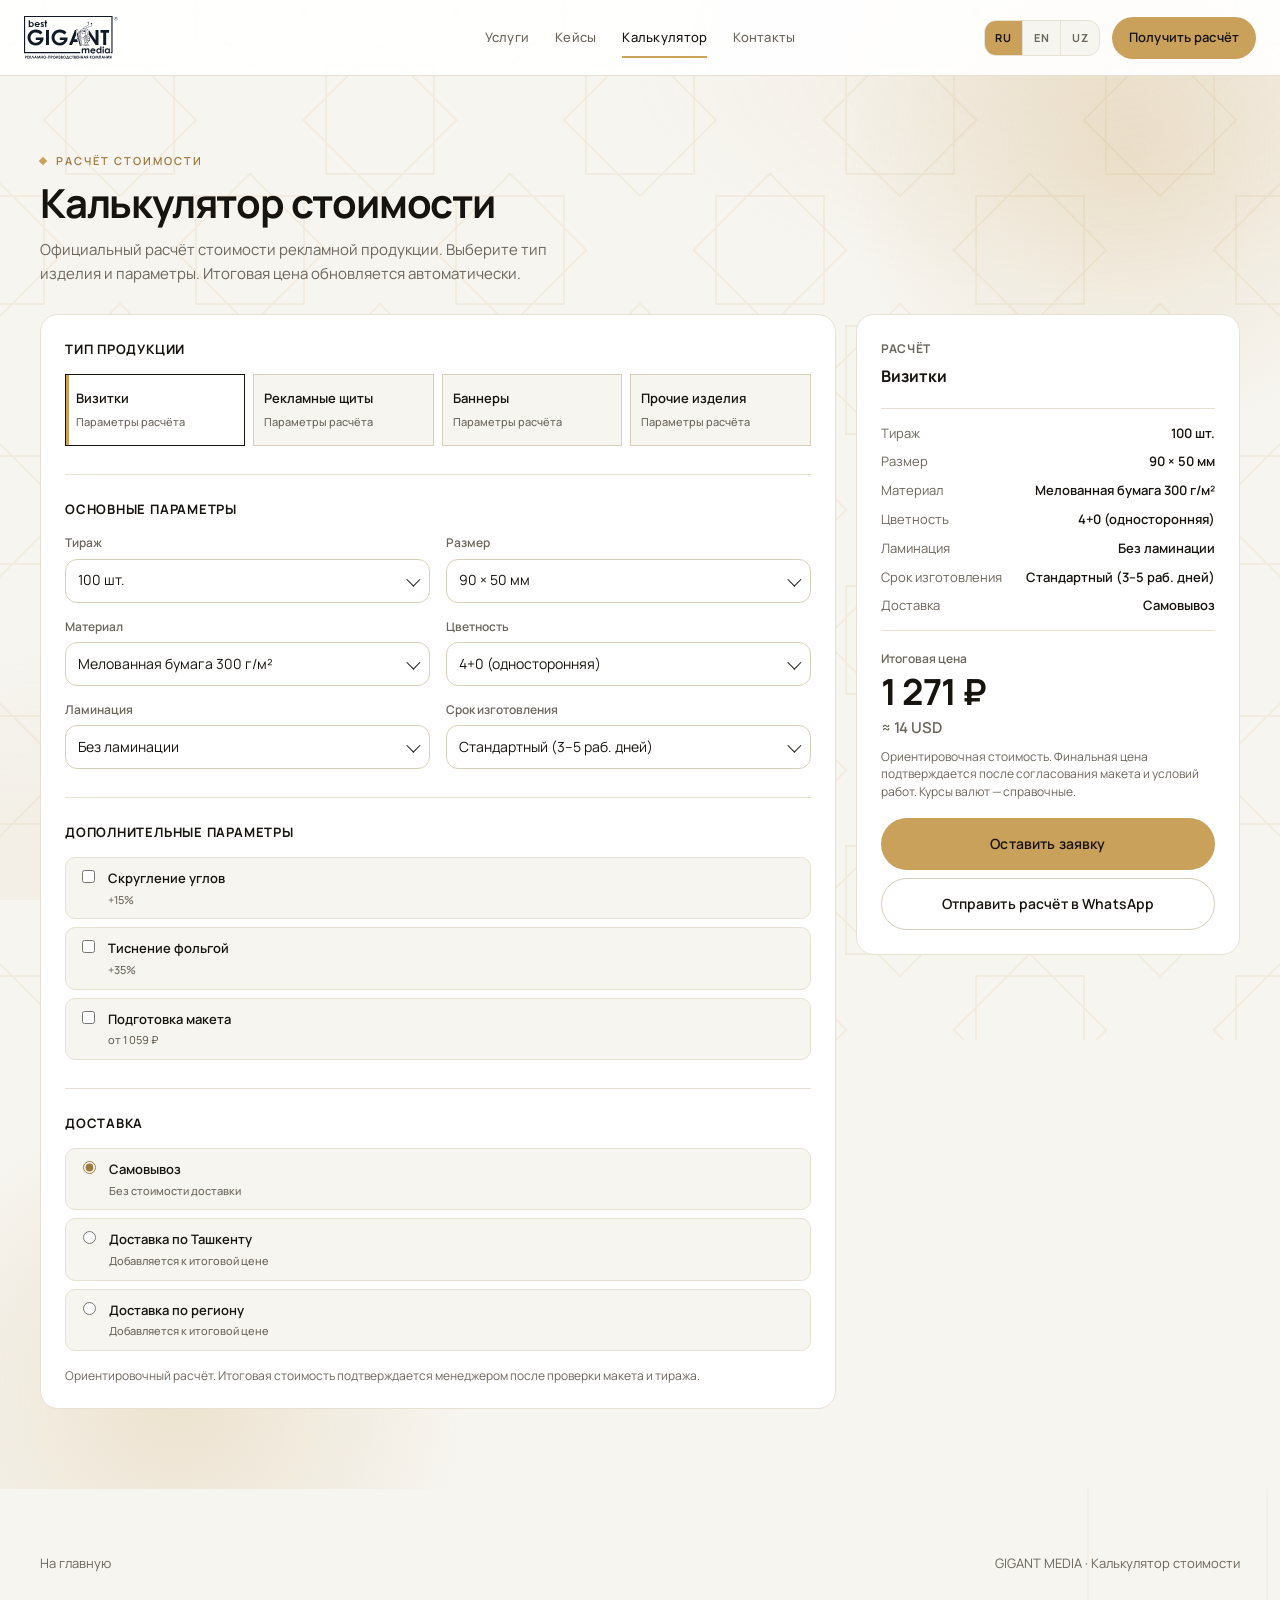
==== commit b90c2227: "Premium gold redesign: dark hero, girih ornament system, alive animations. - Palette: lime → warm go" ====
--- a/calculator.html
+++ b/calculator.html
@@ -6,16 +6,16 @@
   <title>Калькулятор стоимости — GIGANT MEDIA</title>
   <meta name="description" content="Официальный калькулятор стоимости рекламной продукции GIGANT MEDIA: визитки, щиты, баннеры и прочие изделия." />
   <link rel="canonical" href="https://esquire0169.github.io/gigant-media/calculator.html" />
-  <meta name="theme-color" content="#ACD03A" />
+  <meta name="theme-color" content="#17130F" />
   <link rel="preconnect" href="https://fonts.googleapis.com" />
   <link rel="preconnect" href="https://fonts.gstatic.com" crossorigin />
   <link href="https://fonts.googleapis.com/css2?family=Manrope:wght@400;500;600;700&display=swap" rel="stylesheet" />
-  <link rel="stylesheet" href="css/tokens.css" />
-  <link rel="stylesheet" href="css/base.css" />
-  <link rel="stylesheet" href="css/components.css" />
-  <link rel="stylesheet" href="css/pages.css" />
-  <link rel="stylesheet" href="css/strict.css" />
-  <link rel="stylesheet" href="css/calculator.css" />
+  <link rel="stylesheet" href="css/tokens.css?v=gold8" />
+  <link rel="stylesheet" href="css/base.css?v=gold8" />
+  <link rel="stylesheet" href="css/components.css?v=gold8" />
+  <link rel="stylesheet" href="css/pages.css?v=gold8" />
+  <link rel="stylesheet" href="css/strict.css?v=gold8" />
+  <link rel="stylesheet" href="css/calculator.css?v=gold8" />
 </head>
 <body class="no-topbar" data-page="calculator">
   <a class="skip-link" href="#calculator" data-i18n="calc.skip">К калькулятору</a>
@@ -117,9 +117,9 @@
     </div>
   </footer>
 
-  <script src="js/content.js"></script>
-  <script src="js/i18n.js"></script>
-  <script src="js/main.js"></script>
-  <script src="js/calculator.js"></script>
+  <script src="js/content.js?v=gold8"></script>
+  <script src="js/i18n.js?v=gold8"></script>
+  <script src="js/main.js?v=gold8"></script>
+  <script src="js/calculator.js?v=gold8"></script>
 </body>
 </html>
--- a/css/tokens.css
+++ b/css/tokens.css
@@ -1,40 +1,43 @@
 :root {
-  /* Color */
-  --color-primary: #acd03a;
-  --color-primary-dark: #89a337;
-  --color-primary-soft: rgba(172, 208, 58, 0.12);
-  --color-bg: #f2f3ef;
+  /* Color — warm gold accent on graphite / travertine neutrals */
+  --color-primary: #c9a15b;
+  --color-primary-dark: #9c7a3f;
+  --color-primary-soft: rgba(201, 161, 91, 0.12);
+  --color-bg: #f7f5f0;
   --color-bg-elevated: #ffffff;
-  --color-surface: #f7f8f4;
-  --color-ink: #111827;
-  --color-muted: #6b7280;
-  --color-line: #e6e8e1;
-  --color-line-strong: #d5d8cf;
+  --color-surface: #faf8f3;
+  --color-ink: #17140f;
+  --color-muted: #6b665c;
+  --color-line: #e7e1d4;
+  --color-line-strong: #d8cfba;
   --color-success: #16a34a;
   --color-warning: #f59e0b;
   --color-error: #dc2626;
-  --color-ink-inverse: #f7f8f4;
-  --color-surface-dark: #161914;
+  --color-ink-inverse: #f5f1e8;
+  --color-surface-dark: #17130f;
 
-  /* Radius — strict, almost sharp */
-  --radius-sm: 2px;
-  --radius-md: 4px;
-  --radius-lg: 4px;
-  --radius-xl: 6px;
-  --radius-card: 0;
-  --radius-button: 4px;
-  --radius-input: 4px;
+  /* Radius — soft arch geometry, Uzbek portal curves in miniature */
+  --radius-sm: 10px;
+  --radius-md: 14px;
+  --radius-lg: 20px;
+  --radius-xl: 26px;
+  --radius-card: 18px;
+  --radius-button: 999px;
+  --radius-input: 12px;
 
-  /* Shadow — hairlines only */
-  --shadow-card: none;
-  --shadow-hover: none;
-  --shadow-soft: none;
+  /* Shadow — soft, warm, low-alpha elevation */
+  --shadow-soft: 0 1px 2px rgba(23, 20, 15, 0.04);
+  --shadow-card: 0 12px 32px -18px rgba(23, 20, 15, 0.16);
+  --shadow-hover: 0 24px 48px -24px rgba(23, 20, 15, 0.22);
+  --shadow-gold: 0 12px 28px -14px rgba(201, 161, 91, 0.45);
 
   /* Motion */
   --ease-standard: cubic-bezier(0.22, 1, 0.36, 1);
+  --ease-spring: cubic-bezier(0.34, 1.26, 0.64, 1);
   --dur-fast: 160ms;
   --dur-base: 260ms;
   --dur-slow: 420ms;
+  --dur-reveal: 700ms;
 
   /* Layout */
   --container: 1200px;
--- a/css/base.css
+++ b/css/base.css
@@ -53,6 +53,10 @@
   outline-offset: 3px;
 }
 
+::selection {
+  background: rgba(201, 161, 91, 0.3);
+}
+
 .container {
   width: min(100% - var(--gutter) * 2, var(--container));
   margin-inline: auto;
@@ -84,9 +88,9 @@
 
 .eyebrow::before {
   content: "";
-  width: 7px;
-  height: 7px;
-  border-radius: 50%;
+  width: 6px;
+  height: 6px;
+  transform: rotate(45deg);
   background: var(--color-primary);
   flex-shrink: 0;
 }
@@ -96,6 +100,7 @@
   line-height: 1.05;
   font-weight: var(--fw-bold);
   letter-spacing: -0.03em;
+  text-wrap: balance;
 }
 
 .h2 {
@@ -103,6 +108,7 @@
   line-height: 1.12;
   font-weight: var(--fw-bold);
   letter-spacing: -0.025em;
+  text-wrap: balance;
 }
 
 .h3 {
@@ -122,6 +128,7 @@
   font-size: 17px;
   line-height: 1.6;
   color: var(--color-muted);
+  text-wrap: pretty;
 }
 
 .text-muted {
@@ -161,7 +168,7 @@
 }
 
 .panel-cell:hover {
-  background: #eef0ea;
+  background: #f4f0e7;
 }
 
 .panel-cell__line {
@@ -202,10 +209,10 @@
 /* Reveal */
 .reveal {
   opacity: 0;
-  transform: translateY(12px);
+  transform: translateY(18px);
   transition:
-    opacity var(--dur-slow) var(--ease-standard),
-    transform var(--dur-slow) var(--ease-standard);
+    opacity var(--dur-reveal) var(--ease-standard),
+    transform var(--dur-reveal) var(--ease-standard);
 }
 
 .reveal.is-in {
@@ -226,9 +233,10 @@
 
 @media (prefers-reduced-motion: reduce) {
   html { scroll-behavior: auto; }
-  .reveal {
-    opacity: 1;
-    transform: none;
-    transition: none;
+  .reveal,
+  .hero__copy.reveal > * {
+    opacity: 1 !important;
+    transform: none !important;
+    transition: none !important;
   }
 }
--- a/css/components.css
+++ b/css/components.css
@@ -49,6 +49,7 @@
   content: "";
   width: 6px;
   height: 6px;
+  transform: rotate(45deg);
   background: var(--color-primary);
 }
 
@@ -91,13 +92,19 @@
   transition:
     background var(--dur-fast) var(--ease-standard),
     border-color var(--dur-fast) var(--ease-standard),
-    color var(--dur-fast) var(--ease-standard);
+    color var(--dur-fast) var(--ease-standard),
+    transform var(--dur-base) var(--ease-spring),
+    box-shadow var(--dur-base) var(--ease-standard);
   white-space: nowrap;
 }
 
-.btn:hover,
+.btn:hover {
+  transform: translateY(-1px);
+}
+
 .btn:active {
-  transform: none;
+  transform: translateY(0);
+  transition-duration: 80ms;
 }
 
 .btn--primary {
@@ -107,11 +114,13 @@
 }
 
 .btn--primary:hover {
-  background: #b8d94a;
+  background: #d6b374;
+  box-shadow: var(--shadow-gold);
 }
 
 .btn--primary:active {
   background: var(--color-primary-dark);
+  box-shadow: none;
 }
 
 .btn--secondary {
@@ -156,10 +165,11 @@
 }
 
 .site-header.is-scrolled {
-  background: rgba(255, 255, 255, 0.96);
-  backdrop-filter: blur(10px);
+  background: rgba(255, 255, 255, 0.88);
+  backdrop-filter: blur(14px) saturate(160%);
+  -webkit-backdrop-filter: blur(14px) saturate(160%);
   border-bottom-color: var(--color-line);
-  box-shadow: none;
+  box-shadow: 0 8px 24px -20px rgba(23, 20, 15, 0.25);
 }
 
 .site-header__inner {
@@ -258,7 +268,8 @@
   align-items: center;
   gap: 0;
   padding: 0;
-  border-radius: 0;
+  border-radius: 12px;
+  overflow: hidden;
   border: 1px solid var(--color-line);
   background: var(--color-bg);
 }
@@ -281,6 +292,11 @@
 
 .lang-switch__btn:last-child {
   border-right: 0;
+}
+
+.lang-switch__btn:hover:not(.is-active) {
+  background: var(--color-primary-soft);
+  color: var(--color-ink);
 }
 
 .lang-switch__btn.is-active {
@@ -321,13 +337,28 @@
   height: 1px;
   background: var(--color-ink);
   margin: 4px 0;
+  transition:
+    transform var(--dur-base) var(--ease-standard),
+    opacity var(--dur-fast) var(--ease-standard);
+}
+
+.site-header.is-open .menu-toggle span:nth-child(1) {
+  transform: translateY(5px) rotate(45deg);
+}
+
+.site-header.is-open .menu-toggle span:nth-child(2) {
+  opacity: 0;
+}
+
+.site-header.is-open .menu-toggle span:nth-child(3) {
+  transform: translateY(-5px) rotate(-45deg);
 }
 
 /* Cards */
 .card {
   background: var(--color-bg-elevated);
   border: 1px solid var(--color-line);
-  border-radius: 0;
+  border-radius: var(--radius-card);
   box-shadow: none;
   transition: border-color var(--dur-base) var(--ease-standard), background var(--dur-base) var(--ease-standard);
 }
@@ -340,7 +371,7 @@
 
 .card__media {
   overflow: hidden;
-  border-radius: 0;
+  border-radius: 12px;
   aspect-ratio: 16 / 10;
   background: var(--color-bg-elevated);
 }
@@ -381,7 +412,9 @@
   background: var(--color-bg);
   padding: 0 16px;
   color: var(--color-ink);
-  transition: border-color var(--dur-fast) var(--ease-standard);
+  transition:
+    border-color var(--dur-fast) var(--ease-standard),
+    box-shadow var(--dur-base) var(--ease-standard);
   box-shadow: none;
 }
 
@@ -397,7 +430,7 @@
 .field select:focus {
   outline: none;
   border-color: var(--color-primary-dark);
-  box-shadow: none;
+  box-shadow: 0 0 0 3px var(--color-primary-soft);
 }
 
 .field--error input,
@@ -422,8 +455,8 @@
   display: inline-flex;
   align-items: center;
   height: auto;
-  padding: 6px 10px;
-  border-radius: 0;
+  padding: 6px 12px;
+  border-radius: 999px;
   background: var(--color-bg);
   border: 1px solid var(--color-line);
   font-size: 11px;
--- a/css/pages.css
+++ b/css/pages.css
@@ -4,7 +4,7 @@
   padding: calc(var(--chrome-h) + 48px) 0 80px;
   overflow: hidden;
   background:
-    radial-gradient(ellipse 55% 50% at 85% 30%, rgba(172, 208, 58, 0.16), transparent 65%),
+    radial-gradient(ellipse 55% 50% at 85% 30%, rgba(201, 161, 91, 0.16), transparent 65%),
     linear-gradient(180deg, #f7f8f4 0%, #eef1e8 100%);
 }
 
@@ -20,8 +20,8 @@
   left: -8%;
   top: 8%;
   background:
-    radial-gradient(circle at 30% 30%, rgba(172, 208, 58, 0.55), transparent 58%),
-    radial-gradient(circle at 70% 65%, rgba(137, 163, 55, 0.28), transparent 60%);
+    radial-gradient(circle at 30% 30%, rgba(201, 161, 91, 0.55), transparent 58%),
+    radial-gradient(circle at 70% 65%, rgba(156, 122, 63, 0.28), transparent 60%);
   filter: blur(2px);
   opacity: 0.9;
   clip-path: polygon(12% 8%, 88% 0%, 100% 42%, 78% 100%, 18% 92%, 0% 48%);
@@ -33,7 +33,7 @@
   right: -6%;
   bottom: -4%;
   background:
-    radial-gradient(circle at 40% 40%, rgba(172, 208, 58, 0.42), transparent 62%),
+    radial-gradient(circle at 40% 40%, rgba(201, 161, 91, 0.42), transparent 62%),
     radial-gradient(circle at 70% 70%, rgba(22, 25, 20, 0.12), transparent 55%);
   clip-path: polygon(0% 22%, 72% 0%, 100% 38%, 86% 100%, 18% 88%);
   opacity: 0.85;
@@ -71,7 +71,7 @@
   padding: 8px 12px;
   border: 1px solid var(--color-border, #d8dcd0);
   background: rgba(255, 255, 255, 0.72);
-  color: var(--color-ink, #1a1c16);
+  color: var(--color-ink, #1a1712);
   font-size: 13px;
   font-weight: 600;
   letter-spacing: 0.01em;
@@ -80,8 +80,8 @@
 }
 
 .hero__segments a:hover {
-  border-color: var(--color-primary, #acd03a);
-  background: rgba(172, 208, 58, 0.12);
+  border-color: var(--color-primary, #c9a15b);
+  background: rgba(201, 161, 91, 0.12);
 }
 
 .hero__meta {
@@ -101,7 +101,7 @@
   overflow: hidden;
   aspect-ratio: 4 / 5;
   box-shadow: var(--shadow-hover);
-  background: #2a3020;
+  background: #2a2418;
 }
 
 .hero__frame img {
@@ -149,7 +149,7 @@
 /* ========== ABOUT ========== */
 .about-section {
   background:
-    radial-gradient(ellipse 50% 45% at 12% 20%, rgba(172, 208, 58, 0.12), transparent 60%),
+    radial-gradient(ellipse 50% 45% at 12% 20%, rgba(201, 161, 91, 0.12), transparent 60%),
     var(--color-bg);
 }
 
@@ -490,6 +490,10 @@
   animation-duration: 64s;
 }
 
+.marquee__row:hover .marquee__track {
+  animation-play-state: paused;
+}
+
 .partner-card {
   box-sizing: border-box;
   flex: 0 0 168px;
@@ -614,7 +618,7 @@
   font-weight: var(--fw-bold);
   letter-spacing: 0.12em;
   color: #fff;
-  background: rgba(18, 20, 14, 0.55);
+  background: rgba(23, 20, 15, 0.55);
   backdrop-filter: blur(6px);
   padding: 6px 10px;
   border-radius: 999px;
@@ -660,6 +664,7 @@
   font-size: 18px;
   letter-spacing: -0.02em;
   line-height: 1.2;
+  font-variant-numeric: tabular-nums;
 }
 
 .case-card__stats span {
@@ -673,6 +678,11 @@
   font-size: 14px;
   font-weight: var(--fw-semibold);
   color: var(--color-primary-dark);
+  transition: transform var(--dur-base) var(--ease-standard);
+}
+
+a.case-card:hover .case-card__link {
+  transform: translateX(4px);
 }
 
 /* ========== PROCESS ========== */
@@ -719,7 +729,7 @@
 /* ========== NUMBERS ========== */
 .numbers {
   background:
-    radial-gradient(ellipse 50% 80% at 0% 50%, rgba(172, 208, 58, 0.12), transparent 55%),
+    radial-gradient(ellipse 50% 80% at 0% 50%, rgba(201, 161, 91, 0.12), transparent 55%),
     var(--color-bg);
 }
 
@@ -744,6 +754,7 @@
   line-height: 1;
   color: var(--color-ink);
   margin-bottom: 10px;
+  font-variant-numeric: tabular-nums;
 }
 
 .number-card__value em {
@@ -779,7 +790,7 @@
   aspect-ratio: 4 / 5;
   border-radius: 4px;
   overflow: hidden;
-  background: #1a1c16;
+  background: #1a1712;
   border: 1px solid var(--color-line);
   transition: border-color 0.35s var(--ease-standard);
 }
@@ -921,7 +932,7 @@
 .review-feature {
   position: relative;
   padding: 40px 40px 36px;
-  background: #1a1c16;
+  background: #1a1712;
   color: #f7f8f4;
   border-radius: var(--radius-card);
   overflow: hidden;
@@ -975,7 +986,7 @@
 }
 
 .review-feature .review-card__avatar {
-  background: linear-gradient(135deg, #3a4128, var(--color-primary));
+  background: linear-gradient(135deg, #3a3124, var(--color-primary));
 }
 
 .reviews-side {
@@ -1023,7 +1034,7 @@
   height: 44px;
   border-radius: 50%;
   flex-shrink: 0;
-  background: linear-gradient(135deg, #2f3424, var(--color-primary));
+  background: linear-gradient(135deg, #2f2a1e, var(--color-primary));
 }
 
 /* ========== CTA / CONTACT ========== */
@@ -1047,7 +1058,7 @@
   height: 420px;
   right: -80px;
   top: -120px;
-  background: radial-gradient(circle, rgba(172, 208, 58, 0.35), transparent 65%);
+  background: radial-gradient(circle, rgba(201, 161, 91, 0.35), transparent 65%);
   pointer-events: none;
 }
 
@@ -1104,7 +1115,7 @@
 .page-hero {
   padding: calc(var(--header-h) + 56px) 0 64px;
   background:
-    radial-gradient(ellipse 40% 60% at 100% 0%, rgba(172, 208, 58, 0.14), transparent 60%),
+    radial-gradient(ellipse 40% 60% at 100% 0%, rgba(201, 161, 91, 0.14), transparent 60%),
     var(--color-bg);
 }
 
@@ -1301,6 +1312,15 @@
   list-style: none;
   padding: 18px 20px;
   line-height: 1.35;
+  transition: color var(--dur-fast) var(--ease-standard);
+}
+
+.faq-item:not([open]):hover {
+  border-color: color-mix(in srgb, var(--color-primary) 30%, var(--color-line));
+}
+
+.faq-item:not([open]) summary:hover {
+  color: var(--color-primary-dark);
 }
 
 .faq-item summary::-webkit-details-marker { display: none; }
@@ -1416,8 +1436,8 @@
 }
 
 .quick-btn:hover {
-  background: rgba(172, 208, 58, 0.2);
-  border-color: rgba(172, 208, 58, 0.55);
+  background: rgba(201, 161, 91, 0.2);
+  border-color: rgba(201, 161, 91, 0.55);
 }
 
 .cta-band .field--error input,
@@ -1433,8 +1453,8 @@
 .form-success {
   margin-top: 16px;
   padding: 14px 14px 16px;
-  border: 1px solid rgba(172, 208, 58, 0.45);
-  background: rgba(172, 208, 58, 0.1);
+  border: 1px solid rgba(201, 161, 91, 0.45);
+  background: rgba(201, 161, 91, 0.1);
   color: var(--color-primary);
   font-weight: 600;
 }
@@ -1476,7 +1496,7 @@
   top: 0.55em;
   width: 8px;
   height: 8px;
-  background: var(--color-primary, #acd03a);
+  background: var(--color-primary, #c9a15b);
 }
 
 .services-more {
@@ -1507,7 +1527,7 @@
   appearance: none;
   border: 1px solid var(--color-border, #d8dcd0);
   background: #fff;
-  color: var(--color-ink, #1a1c16);
+  color: var(--color-ink, #1a1712);
   font: inherit;
   font-size: 13px;
   font-weight: 600;
@@ -1517,8 +1537,8 @@
 }
 
 .services-more__item:hover {
-  border-color: var(--color-primary, #acd03a);
-  background: rgba(172, 208, 58, 0.12);
+  border-color: var(--color-primary, #c9a15b);
+  background: rgba(201, 161, 91, 0.12);
 }
 
 .funnel-cta {
@@ -1526,7 +1546,7 @@
 }
 
 .funnel-cta--soft {
-  background: rgba(172, 208, 58, 0.06);
+  background: rgba(201, 161, 91, 0.06);
 }
 
 .funnel-cta__band {
@@ -1567,9 +1587,9 @@
   grid-template-columns: 1fr 1fr;
   gap: 8px;
   padding: 10px;
-  border: 1px solid rgba(26, 28, 22, 0.12);
+  border: 1px solid rgba(23, 20, 15, 0.12);
   background: rgba(255, 255, 255, 0.96);
-  box-shadow: 0 10px 28px rgba(26, 28, 22, 0.16);
+  box-shadow: 0 10px 28px rgba(23, 20, 15, 0.16);
 }
 
 .sticky-cta[hidden] {
@@ -1588,12 +1608,12 @@
 }
 
 .sticky-cta__btn--primary {
-  background: var(--color-primary, #acd03a);
-  color: #1a1c16;
+  background: var(--color-primary, #c9a15b);
+  color: #1a1712;
 }
 
 .sticky-cta__btn--wa {
-  background: #1a1c16;
+  background: #1a1712;
   color: #fff;
 }
 
@@ -1630,7 +1650,7 @@
   position: relative;
   overflow: hidden;
   border: 1px solid rgba(255, 255, 255, 0.08);
-  background: #1d211a;
+  background: #1d1a14;
   min-width: 0;
 }
 
@@ -1671,7 +1691,7 @@
 .mosaic__icon {
   width: 36px;
   height: 36px;
-  border: 1px solid rgba(172, 208, 58, 0.55);
+  border: 1px solid rgba(201, 161, 91, 0.55);
   position: relative;
   margin-bottom: 8px;
 }
@@ -1718,7 +1738,7 @@
   padding: 36px 40px;
   border: 1px solid var(--color-line);
   background:
-    linear-gradient(120deg, rgba(172, 208, 58, 0.16), transparent 42%),
+    linear-gradient(120deg, rgba(201, 161, 91, 0.16), transparent 42%),
     #fff;
 }
 
--- a/css/strict.css
+++ b/css/strict.css
@@ -1,15 +1,76 @@
 /* Strict industrial block system — overrides softer page styles */
 
-/* ---- Hero ---- */
+/* ---- Hero (dark cinematic / gold) ---- */
 .hero {
-  background: var(--color-bg) !important;
-  border-bottom: 1px solid var(--color-line);
+  background:
+    linear-gradient(180deg, rgba(247, 245, 240, 0) 90%, rgba(247, 245, 240, 0.55) 96%, #f7f5f0 100%),
+    radial-gradient(ellipse 60% 55% at 82% 18%, rgba(201, 161, 91, 0.22), transparent 60%),
+    radial-gradient(ellipse 55% 60% at 8% 92%, rgba(201, 161, 91, 0.1), transparent 65%),
+    linear-gradient(155deg, #1c1712 0%, #14110d 55%, #0e0c09 100%) !important;
+  border-bottom: 0;
+}
+
+/* Stray lines and the compass roundel — gone */
+.hero .pattern-grid,
+.hero-arch-motif,
+.hero-ceramic-accent {
+  display: none;
+}
+
+.hero .eyebrow { color: var(--color-primary); }
+.hero .eyebrow::before { background: var(--color-primary); }
+.hero__copy .h1 { color: #f5f1e8; }
+.hero__copy .lead { color: rgba(245, 241, 232, 0.68); }
+
+.hero .chip {
+  background: rgba(255, 255, 255, 0.05);
+  border-color: rgba(201, 161, 91, 0.28);
+  color: #f5f1e8;
+  backdrop-filter: blur(10px);
+}
+
+.hero .hero__float.chip {
+  padding: 14px 18px;
+  border-radius: 14px !important;
+  background: rgba(20, 17, 13, 0.65);
+  border: 1px solid rgba(201, 161, 91, 0.4) !important;
+  backdrop-filter: blur(18px) saturate(150%);
+  box-shadow: 0 24px 48px -20px rgba(0, 0, 0, 0.55);
+  font-size: 12px;
+}
+
+.hero .trust-strip li {
+  background: rgba(255, 255, 255, 0.05);
+  border-color: rgba(201, 161, 91, 0.22);
+  color: rgba(245, 241, 232, 0.75);
+}
+
+.hero .btn--secondary {
+  color: #f5f1e8;
+  border-color: rgba(245, 241, 232, 0.28);
+}
+
+.hero .btn--secondary:hover {
+  border-color: rgba(245, 241, 232, 0.75);
+  background: rgba(255, 255, 255, 0.04);
 }
 
 .hero__frame {
-  border-radius: 0 !important;
-  box-shadow: none !important;
-  border: 1px solid var(--color-line);
+  border-radius: clamp(48px, 6vw, 110px) clamp(48px, 6vw, 110px) 20px 20px !important;
+  border: 1px solid rgba(201, 161, 91, 0.35) !important;
+  box-shadow: 0 50px 90px -35px rgba(0, 0, 0, 0.6) !important;
+  position: relative;
+}
+
+.hero__frame::before {
+  content: "";
+  position: absolute;
+  inset: 0;
+  z-index: 1;
+  background: linear-gradient(105deg, transparent 30%, rgba(255, 255, 255, 0.13) 48%, rgba(255, 255, 255, 0.03) 56%, transparent 70%);
+  transform: translateX(-130%);
+  animation: sheenSweep 9s ease-in-out 2.8s infinite;
+  pointer-events: none;
 }
 
 .hero__float--a { left: 0; }
@@ -20,9 +81,29 @@
   mask-image: linear-gradient(90deg, #000 0%, transparent 72%) !important;
 }
 
+.hero .pattern-grid {
+  background-image:
+    linear-gradient(rgba(201, 161, 91, 0.1) 1px, transparent 1px),
+    linear-gradient(90deg, rgba(201, 161, 91, 0.1) 1px, transparent 1px) !important;
+}
+
+.hero-arch-motif {
+  position: absolute;
+  pointer-events: none;
+  z-index: 0;
+  opacity: 0.34;
+}
+
+.hero-ceramic-accent {
+  position: absolute;
+  pointer-events: none;
+  z-index: 0;
+  opacity: 0.32;
+}
+
 /* ---- About ---- */
 .about-section {
-  background: var(--color-bg) !important;
+  background: transparent !important;
 }
 
 .about-regions__label {
@@ -32,7 +113,7 @@
 }
 
 .about-regions__list li {
-  border-radius: 0 !important;
+  border-radius: 10px !important;
   box-shadow: none !important;
   background: var(--color-bg-elevated) !important;
   min-height: 0;
@@ -45,7 +126,7 @@
 
 .about-visual__main,
 .about-visual__side {
-  border-radius: 0 !important;
+  border-radius: 18px !important;
   box-shadow: none !important;
   border: 1px solid var(--color-line);
 }
@@ -60,17 +141,17 @@
 
 /* ---- Team ---- */
 .team-section {
-  background: var(--color-bg) !important;
-  border-block: 1px solid var(--color-line);
+  background: transparent !important;
+  border-block: 0;
 }
 
 .team-slot__frame {
-  border-radius: 0 !important;
+  border-radius: 14px !important;
 }
 
 /* ---- Services ---- */
 .service-slide {
-  border-radius: 0 !important;
+  border-radius: 18px !important;
   box-shadow: none !important;
   border: 1px solid var(--color-line);
   background: var(--color-bg-elevated);
@@ -78,31 +159,31 @@
 
 .service-slide__media,
 .service-slide__media img {
-  border-radius: 0 !important;
+  border-radius: 12px !important;
 }
 
 .service-slide__name span {
-  border-radius: 0 !important;
+  border-radius: 50% !important;
   width: 32px !important;
   height: 32px !important;
   font-size: 12px !important;
 }
 
 .service-slide__benefit {
-  border-radius: 0 !important;
+  border-radius: 999px !important;
   letter-spacing: 0.06em;
   text-transform: uppercase;
   font-size: 10px !important;
 }
 
 .carousel-btn {
-  border-radius: 0 !important;
+  border-radius: 50% !important;
   box-shadow: none !important;
 }
 
 /* ---- Partners ---- */
 .partner-card {
-  border-radius: 0 !important;
+  border-radius: 14px !important;
   box-shadow: none !important;
   border: 1px solid var(--color-line);
   background: var(--color-bg);
@@ -110,27 +191,27 @@
 
 /* ---- Cases ---- */
 .cases-section {
-  background: var(--color-bg);
+  background: transparent !important;
 }
 
 .cases-grid {
   gap: 1px !important;
   background: var(--color-line);
   border: 1px solid var(--color-line);
+  border-radius: 22px;
+  overflow: hidden;
 }
 
 .case-card {
   border-radius: 0 !important;
-  box-shadow: none !important;
   border: 0 !important;
   background: var(--color-bg-elevated) !important;
-  transform: none !important;
 }
 
 a.case-card:hover {
-  transform: none !important;
-  box-shadow: none !important;
-  background: #eef0ea !important;
+  transform: translateY(-4px) !important;
+  box-shadow: var(--shadow-hover) !important;
+  background: #f8f5ee !important;
 }
 
 .case-card__media {
@@ -138,7 +219,7 @@
 }
 
 .case-card__index {
-  border-radius: 0 !important;
+  border-radius: 999px !important;
   left: 12px;
   bottom: 12px;
   letter-spacing: 0.14em;
@@ -152,14 +233,16 @@
 
 /* ---- Process ---- */
 .process {
-  background: var(--color-bg) !important;
-  border-block: 1px solid var(--color-line);
+  background: transparent !important;
+  border-block: 0;
 }
 
 .process-track {
   gap: 1px !important;
   background: var(--color-line);
   border: 1px solid var(--color-line);
+  border-radius: 22px;
+  overflow: hidden;
   position: relative;
 }
 
@@ -217,14 +300,16 @@
 
 /* ---- Numbers ---- */
 .numbers {
-  background: var(--color-bg-elevated) !important;
-  border-block: 1px solid var(--color-line);
+  background: transparent !important;
+  border-block: 0;
 }
 
 .numbers-grid {
   gap: 1px !important;
   background: var(--color-line);
   border: 1px solid var(--color-line);
+  border-radius: 22px;
+  overflow: hidden;
 }
 
 .number-card {
@@ -241,7 +326,7 @@
 
 /* ---- Advantages ---- */
 .advantages {
-  background: var(--color-bg) !important;
+  background: transparent !important;
   border-block: 0;
 }
 
@@ -250,6 +335,8 @@
   gap: 1px;
   background: var(--color-line);
   border: 1px solid var(--color-line);
+  border-radius: 22px;
+  overflow: hidden;
 }
 
 .advantage-pillar {
@@ -259,7 +346,7 @@
 }
 
 .advantage-pillar:hover {
-  background: #eef0ea !important;
+  background: #f4f0e7 !important;
 }
 
 .advantage-pillar--lg {
@@ -277,14 +364,16 @@
 
 /* ---- Reviews (asymmetric but same language) ---- */
 .reviews-section {
-  background: var(--color-bg);
-  border-top: 1px solid var(--color-line);
+  background: transparent !important;
+  border-top: 0;
 }
 
 .reviews-layout {
   gap: 1px !important;
   background: var(--color-line);
   border: 1px solid var(--color-line);
+  border-radius: 22px;
+  overflow: hidden;
 }
 
 .review-feature {
@@ -352,24 +441,24 @@
 
 /* ---- FAQ ---- */
 .faq-item {
-  border-radius: 0 !important;
+  border-radius: 14px !important;
   box-shadow: none !important;
   background: var(--color-bg-elevated) !important;
 }
 
 .faq-item[open] {
-  box-shadow: none !important;
+  box-shadow: var(--shadow-card) !important;
 }
 
 .faq-item__icon {
-  border-radius: 0 !important;
+  border-radius: 50% !important;
   background: transparent !important;
   border: 1px solid var(--color-line);
 }
 
 /* ---- Contact / CTA ---- */
 .cta-band {
-  border-radius: 0 !important;
+  border-radius: 28px !important;
   box-shadow: none !important;
   background: var(--color-surface-dark) !important;
 }
@@ -382,32 +471,67 @@
 .cta-band .field input,
 .cta-band .field textarea,
 .cta-band .field select {
-  border-radius: 0 !important;
+  border-radius: 12px !important;
   box-shadow: none !important;
 }
 
 .quick-btn {
-  border-radius: 0 !important;
+  border-radius: 999px !important;
 }
 
 .funnel-cta__band,
+.download-band {
+  border-radius: 18px !important;
+}
+
 .services-more__item,
 .hero__segments a,
-.sticky-cta,
-.form-success,
-.download-band,
+.services-all__list a {
+  border-radius: 999px !important;
+}
+
+.sticky-cta {
+  border-radius: 16px !important;
+}
+
+.form-success {
+  border-radius: 12px !important;
+}
+
 .mosaic__cell,
-.fab-call,
-.topbar__social a,
+.contact-media,
+.services-all,
+.workshop-grid__item {
+  border-radius: 14px !important;
+  overflow: hidden;
+}
+
+.fab-call {
+  border-radius: 50% !important;
+}
+
+.topbar__social a {
+  border-radius: 8px !important;
+}
+
 .about-regions__list--tiles li,
+.trust-strip li {
+  border-radius: 10px !important;
+}
+
 .audience-card,
-.service-card,
-.services-all,
-.services-all__list a,
-.contact-media,
-.trust-strip li,
-.workshop-grid__item {
-  border-radius: 0 !important;
+.service-card {
+  border-radius: 16px !important;
+}
+
+.service-card__media {
+  border-radius: 10px;
+  overflow: hidden;
+}
+
+.panel-grid {
+  border-radius: 22px;
+  overflow: hidden;
 }
 
 .sticky-cta,
@@ -417,12 +541,12 @@
 
 /* ---- Inner pages leftovers ---- */
 .benefit-card {
-  border-radius: 0 !important;
+  border-radius: 16px !important;
   box-shadow: none !important;
 }
 
 .case-hero-media {
-  border-radius: 0 !important;
+  border-radius: 20px !important;
   box-shadow: none !important;
   border: 1px solid var(--color-line);
 }
@@ -431,5 +555,484 @@
 .gallery__side > div,
 .gallery__side img,
 .gallery__main img {
-  border-radius: 0 !important;
-}
+  border-radius: 16px !important;
+}
+
+/* ==========================================================================
+   Ornament system — Uzbek geometry as engraving, not decoration.
+   Three motifs (eight-point star, quadrant cross, arch), gold hairline,
+   4–7% opacity, one per section at most, cropped at the edges.
+   ========================================================================== */
+.about-section,
+.numbers,
+.process,
+.site-footer {
+  position: relative;
+  overflow: hidden;
+}
+
+.about-section::after,
+.numbers::before,
+.process::after,
+.site-footer::before,
+.cta-band::after {
+  content: "";
+  position: absolute;
+  pointer-events: none;
+  background-repeat: no-repeat;
+  background-size: contain;
+}
+
+/* Eight-point star — about, bottom-right, bleeding off canvas */
+.about-section::after {
+  width: clamp(280px, 32vw, 460px);
+  height: clamp(280px, 32vw, 460px);
+  right: -6%;
+  bottom: -18%;
+  opacity: 0.14;
+  background-image: url("data:image/svg+xml,%3Csvg xmlns='http://www.w3.org/2000/svg' viewBox='0 0 480 480' fill='none' stroke='%23C9A15B' stroke-width='1.5'%3E%3Crect x='90' y='90' width='300' height='300'/%3E%3Crect x='90' y='90' width='300' height='300' transform='rotate(45 240 240)'/%3E%3C/svg%3E");
+}
+
+/* Quadrant cross — numbers, top-right corner */
+.numbers::before {
+  width: clamp(240px, 26vw, 380px);
+  height: clamp(240px, 26vw, 380px);
+  right: -4%;
+  top: -22%;
+  opacity: 0.14;
+  background-image: url("data:image/svg+xml,%3Csvg xmlns='http://www.w3.org/2000/svg' viewBox='0 0 480 480' fill='none' stroke='%23C9A15B' stroke-width='1.5'%3E%3Crect x='60' y='185' width='360' height='110' rx='55'/%3E%3Crect x='185' y='60' width='110' height='360' rx='55'/%3E%3C/svg%3E");
+}
+
+/* Arch — process, bottom-left, rising from the baseline */
+.process::after {
+  width: clamp(260px, 28vw, 420px);
+  height: clamp(260px, 28vw, 420px);
+  left: -5%;
+  bottom: -34%;
+  opacity: 0.12;
+  background-image: url("data:image/svg+xml,%3Csvg xmlns='http://www.w3.org/2000/svg' viewBox='0 0 480 480' fill='none' stroke='%23C9A15B' stroke-width='1.5'%3E%3Cpath d='M100 460 V220 A140 140 0 0 1 380 220 V460'/%3E%3C/svg%3E");
+}
+
+/* Star again on the dark contact band — slightly stronger to survive the dark ground */
+.cta-band::after {
+  width: clamp(280px, 30vw, 440px);
+  height: clamp(280px, 30vw, 440px);
+  left: -8%;
+  bottom: -26%;
+  opacity: 0.2;
+  background-image: url("data:image/svg+xml,%3Csvg xmlns='http://www.w3.org/2000/svg' viewBox='0 0 480 480' fill='none' stroke='%23C9A15B' stroke-width='1.5'%3E%3Crect x='90' y='90' width='300' height='300'/%3E%3Crect x='90' y='90' width='300' height='300' transform='rotate(45 240 240)'/%3E%3C/svg%3E");
+}
+
+/* Arch — footer, far right, barely there */
+.site-footer::before {
+  width: clamp(220px, 24vw, 360px);
+  height: clamp(220px, 24vw, 360px);
+  right: -4%;
+  bottom: -30%;
+  opacity: 0.11;
+  background-image: url("data:image/svg+xml,%3Csvg xmlns='http://www.w3.org/2000/svg' viewBox='0 0 480 480' fill='none' stroke='%23C9A15B' stroke-width='1.5'%3E%3Cpath d='M100 460 V220 A140 140 0 0 1 380 220 V460'/%3E%3C/svg%3E");
+}
+
+@media (max-width: 720px) {
+  .about-section::after,
+  .numbers::before,
+  .process::after,
+  .site-footer::before,
+  .cta-band::after {
+    display: none;
+  }
+}
+
+/* ==========================================================================
+   Hero entrance — staggered choreography instead of one monolithic fade
+   ========================================================================== */
+.hero__copy.reveal {
+  opacity: 1;
+  transform: none;
+  transition: none;
+}
+
+.hero__copy.reveal > * {
+  opacity: 0;
+  transform: translateY(22px);
+  transition:
+    opacity var(--dur-reveal) var(--ease-standard),
+    transform var(--dur-reveal) var(--ease-standard);
+}
+
+.hero__copy.reveal.is-in > * {
+  opacity: 1;
+  transform: none;
+}
+
+.hero__copy.reveal.is-in > *:nth-child(2) { transition-delay: 80ms; }
+.hero__copy.reveal.is-in > *:nth-child(3) { transition-delay: 160ms; }
+.hero__copy.reveal.is-in > *:nth-child(4) { transition-delay: 240ms; }
+.hero__copy.reveal.is-in > *:nth-child(5) { transition-delay: 320ms; }
+.hero__copy.reveal.is-in > *:nth-child(6) { transition-delay: 400ms; }
+
+.hero__visual.reveal {
+  transition-delay: 200ms;
+}
+
+/* Floating stat chips settle in last */
+.hero__visual.reveal .hero__float {
+  opacity: 0;
+  transform: translateY(16px);
+  transition:
+    opacity var(--dur-reveal) var(--ease-standard) 550ms,
+    transform var(--dur-reveal) var(--ease-spring) 550ms;
+}
+
+.hero__visual.reveal.is-in .hero__float {
+  opacity: 1;
+  transform: none;
+}
+
+@media (prefers-reduced-motion: reduce) {
+  .hero__visual.reveal .hero__float {
+    opacity: 1;
+    transform: none;
+    transition: none;
+  }
+}
+
+/* ==========================================================================
+   Micro-interactions for sections that were still static
+   ========================================================================== */
+a.service-card {
+  transition:
+    transform var(--dur-base) var(--ease-standard),
+    box-shadow var(--dur-base) var(--ease-standard),
+    border-color var(--dur-base) var(--ease-standard);
+}
+
+a.service-card:hover {
+  transform: translateY(-4px);
+  box-shadow: var(--shadow-hover);
+}
+
+.service-card__media img {
+  transition: transform var(--dur-slow) var(--ease-standard);
+}
+
+a.service-card:hover .service-card__media img {
+  transform: scale(1.04);
+}
+
+.audience-card {
+  transition:
+    border-color var(--dur-base) var(--ease-standard),
+    background var(--dur-base) var(--ease-standard);
+}
+
+.audience-card:hover {
+  border-color: color-mix(in srgb, var(--color-primary) 35%, var(--color-line));
+  background: #fdfcf9;
+}
+
+.workshop-grid__item img {
+  transition: transform var(--dur-slow) var(--ease-standard);
+}
+
+.workshop-grid__item:hover img {
+  transform: scale(1.03);
+}
+
+/* Diamond bullets everywhere the brand marks a list item */
+.trust-strip li::before,
+.contact-trust li::before {
+  transform: rotate(45deg);
+  width: 7px !important;
+  height: 7px !important;
+}
+
+/* ==========================================================================
+   Girih field — seamless eight-point-star lattice as a visible texture.
+   One tile = star at center + quarter-stars at corners; repeats every 260px.
+   ========================================================================== */
+:root {
+  --girih-tile: url("data:image/svg+xml,%3Csvg xmlns='http://www.w3.org/2000/svg' width='260' height='260' viewBox='0 0 260 260'%3E%3Cdefs%3E%3Cg id='s' fill='none' stroke='%23C9A15B' stroke-width='1.7'%3E%3Crect x='76' y='76' width='108' height='108'/%3E%3Crect x='76' y='76' width='108' height='108' transform='rotate(45 130 130)'/%3E%3C/g%3E%3C/defs%3E%3Cuse href='%23s'/%3E%3Cuse href='%23s' x='-130' y='-130'/%3E%3Cuse href='%23s' x='130' y='-130'/%3E%3Cuse href='%23s' x='-130' y='130'/%3E%3Cuse href='%23s' x='130' y='130'/%3E%3C/svg%3E");
+}
+
+/* Lift section content above the texture layer; clip drifting decor */
+.section {
+  position: relative;
+  overflow: hidden;
+}
+
+.section > .container {
+  position: relative;
+  z-index: 1;
+}
+
+/* One continuous texture field behind the whole page — never breaks between blocks */
+body {
+  background: var(--color-bg);
+}
+
+body::before {
+  content: "";
+  position: fixed;
+  inset: -140px;
+  z-index: -1;
+  pointer-events: none;
+  background-image: var(--girih-tile);
+  background-size: 260px 260px;
+  opacity: 0.13;
+  animation: girihDrift 60s ease-in-out infinite;
+}
+
+body::after {
+  content: "";
+  position: fixed;
+  inset: 0;
+  z-index: -1;
+  pointer-events: none;
+  background:
+    radial-gradient(ellipse 60% 45% at 85% 6%, rgba(201, 161, 91, 0.1), transparent 60%),
+    radial-gradient(ellipse 55% 40% at 4% 96%, rgba(216, 195, 165, 0.14), transparent 60%);
+}
+
+@keyframes girihDrift {
+  0%, 100% { transform: translate3d(0, 0, 0); }
+  50% { transform: translate3d(-44px, -32px, 0); }
+}
+
+/* Content sits above texture and glows */
+.marquee {
+  position: relative;
+  z-index: 1;
+}
+
+/* Unify section grounds — transparent over one continuous body field */
+.number-card {
+  background: var(--color-bg-elevated) !important;
+}
+
+.workshop-section {
+  background: transparent !important;
+  border-block: 0 !important;
+}
+
+.campaigns-section,
+.audience-section,
+.services-section,
+.funnel-cta,
+.funnel-cta--soft,
+#faq.section,
+#contacts.section {
+  background: transparent !important;
+}
+
+/* Ambient glows — slow gold light drifting through each section */
+.ambient-glow {
+  position: absolute;
+  z-index: 0;
+  top: -12%;
+  right: -14%;
+  width: min(54vw, 660px);
+  aspect-ratio: 1;
+  pointer-events: none;
+  background: radial-gradient(circle, rgba(201, 161, 91, 0.22), transparent 62%);
+  animation: glowDrift 26s ease-in-out infinite;
+}
+
+.ambient-glow--alt {
+  top: auto;
+  right: auto;
+  bottom: -16%;
+  left: -12%;
+  animation-duration: 34s;
+  animation-delay: -9s;
+}
+
+.hero .ambient-glow {
+  background: radial-gradient(circle, rgba(201, 161, 91, 0.3), transparent 60%);
+}
+
+@keyframes glowDrift {
+  0%, 100% { transform: translate3d(0, 0, 0) scale(1); opacity: 0.75; }
+  50% { transform: translate3d(-7%, 6%, 0) scale(1.14); opacity: 1; }
+}
+
+/* Hero: full girih field fading toward the text side + one oversized star */
+.hero::before {
+  content: "";
+  position: absolute;
+  inset: 0;
+  z-index: 0;
+  pointer-events: none;
+  background-image: var(--girih-tile);
+  background-size: 320px 320px;
+  opacity: 0.17;
+  mask-image: linear-gradient(105deg, transparent 30%, #000 62%);
+  -webkit-mask-image: linear-gradient(105deg, transparent 30%, #000 62%);
+}
+
+.hero::after {
+  content: "";
+  position: absolute;
+  z-index: 0;
+  pointer-events: none;
+  width: clamp(420px, 46vw, 700px);
+  height: clamp(420px, 46vw, 700px);
+  top: -14%;
+  right: -9%;
+  opacity: 0.22;
+  animation: starSpin 120s linear infinite;
+  background-image: url("data:image/svg+xml,%3Csvg xmlns='http://www.w3.org/2000/svg' viewBox='0 0 480 480' fill='none' stroke='%23C9A15B' stroke-width='1.2'%3E%3Crect x='104' y='104' width='272' height='272'/%3E%3Crect x='104' y='104' width='272' height='272' transform='rotate(45 240 240)'/%3E%3Crect x='138' y='138' width='204' height='204'/%3E%3Crect x='138' y='138' width='204' height='204' transform='rotate(45 240 240)'/%3E%3C/svg%3E");
+  background-size: contain;
+  background-repeat: no-repeat;
+}
+
+.hero .hero__grid {
+  z-index: 1;
+}
+
+@keyframes starSpin {
+  to { transform: rotate(360deg); }
+}
+
+@media (max-width: 720px) {
+  .hero::after {
+    width: 320px;
+    height: 320px;
+    top: -8%;
+    right: -22%;
+    opacity: 0.14;
+  }
+}
+
+@media (prefers-reduced-motion: reduce) {
+  body::before,
+  .ambient-glow,
+  .hero::after,
+  .hero__frame::before,
+  .hero-ceramic-accent svg,
+  .hero-arch-motif,
+  .eyebrow::before,
+  .hero .btn--primary,
+  .hero__float {
+    animation: none !important;
+  }
+}
+
+/* Inner pages join the same continuous field */
+.page-hero {
+  background: transparent !important;
+  position: relative;
+  overflow: hidden;
+}
+
+.page-hero > .container {
+  position: relative;
+  z-index: 1;
+}
+
+/* Footer flows out of the same field — no separator, no tone change */
+.site-footer {
+  background: transparent !important;
+  border-top: 0 !important;
+}
+
+/* ==========================================================================
+   Alive layer — perpetual gentle motion
+   ========================================================================== */
+@keyframes slowSpin {
+  to { transform: rotate(360deg); }
+}
+
+@keyframes slowSpinRev {
+  to { transform: rotate(-360deg); }
+}
+
+@keyframes archSway {
+  0%, 100% { transform: rotate(-7deg); }
+  50% { transform: rotate(7deg); }
+}
+
+/* Background motifs wander at their own uneven pace */
+.about-section::after { animation: slowSpin 150s linear infinite; }
+.numbers::before { animation: slowSpinRev 170s linear infinite; }
+.process::after { animation: archSway 26s ease-in-out infinite; }
+.cta-band::after { animation: slowSpinRev 140s linear infinite; }
+.site-footer::before { animation: archSway 34s ease-in-out infinite; }
+@keyframes sheenSweep {
+  0% { transform: translateX(-130%); }
+  30% { transform: translateX(130%); }
+  100% { transform: translateX(130%); }
+}
+
+@keyframes floatBob {
+  0%, 100% { transform: translateY(0); }
+  50% { transform: translateY(-9px); }
+}
+
+.hero__visual.reveal.is-in .hero__float--a {
+  animation: floatBob 7s ease-in-out 2.4s infinite;
+}
+
+.hero__visual.reveal.is-in .hero__float--b {
+  animation: floatBob 8s ease-in-out 3.1s infinite;
+}
+
+@keyframes diamondPulse {
+  0%, 100% { transform: rotate(45deg) scale(1); opacity: 1; }
+  50% { transform: rotate(45deg) scale(1.3); opacity: 0.55; }
+}
+
+.eyebrow::before {
+  animation: diamondPulse 3.8s ease-in-out infinite;
+}
+
+@keyframes spinReverse {
+  to { transform: rotate(-360deg); }
+}
+
+.hero-ceramic-accent svg {
+  animation: spinReverse 160s linear infinite;
+}
+
+@keyframes archBreathe {
+  0%, 100% { opacity: 0.34; }
+  50% { opacity: 0.16; }
+}
+
+.hero-arch-motif {
+  animation: archBreathe 11s ease-in-out infinite;
+}
+
+@keyframes ctaGlow {
+  0%, 100% { box-shadow: 0 0 0 rgba(201, 161, 91, 0); }
+  50% { box-shadow: 0 14px 34px -10px rgba(201, 161, 91, 0.55); }
+}
+
+.hero .btn--primary {
+  animation: ctaGlow 5.5s ease-in-out 2.5s infinite;
+}
+
+@media (prefers-reduced-motion: reduce) {
+  .eyebrow::before,
+  .hero-arch-motif,
+  .hero-ceramic-accent svg,
+  .hero .btn--primary,
+  .hero__visual.reveal.is-in .hero__float--a,
+  .hero__visual.reveal.is-in .hero__float--b,
+  .about-section::after,
+  .numbers::before,
+  .process::after,
+  .cta-band::after,
+  .site-footer::before {
+    animation: none !important;
+  }
+}
+
+/* ==========================================================================
+   Accessibility on dark surfaces
+   ========================================================================== */
+.hero :focus-visible,
+.cta-band :focus-visible,
+.site-footer :focus-visible {
+  outline-color: var(--color-primary);
+}
--- a/css/calculator.css
+++ b/css/calculator.css
@@ -2,7 +2,14 @@
 
 .calc-page {
   padding: calc(var(--chrome-h, 114px) + 32px) 0 80px;
-  background: var(--color-bg);
+  background: transparent;
+  position: relative;
+  overflow: hidden;
+}
+
+.calc-page > .container {
+  position: relative;
+  z-index: 1;
 }
 
 .calc-page__head {
@@ -37,6 +44,7 @@
 .calc-summary {
   background: #fff;
   border: 1px solid var(--color-line);
+  border-radius: 18px;
 }
 
 .calc-panel {
@@ -149,7 +157,7 @@
   margin: 0;
   padding: 0 12px;
   border: 1px solid var(--color-line-strong);
-  border-radius: 0;
+  border-radius: 12px;
   background: #fff;
   color: var(--color-ink);
   font: inherit;
@@ -202,6 +210,7 @@
   margin: 0;
   padding: 4px 0;
   border: 1px solid var(--color-ink);
+  border-radius: 12px;
   background: #fff;
   max-height: 240px;
   overflow: auto;
@@ -259,6 +268,7 @@
   gap: 10px;
   padding: 10px 12px;
   border: 1px solid var(--color-line);
+  border-radius: 10px;
   background: var(--color-bg);
   cursor: pointer;
   font-size: 13px;
@@ -396,7 +406,7 @@
 .calc-request .field textarea {
   width: 100%;
   border: 1px solid var(--color-line-strong);
-  border-radius: 0;
+  border-radius: 12px;
   background: #fff;
   color: var(--color-ink);
   font: inherit;
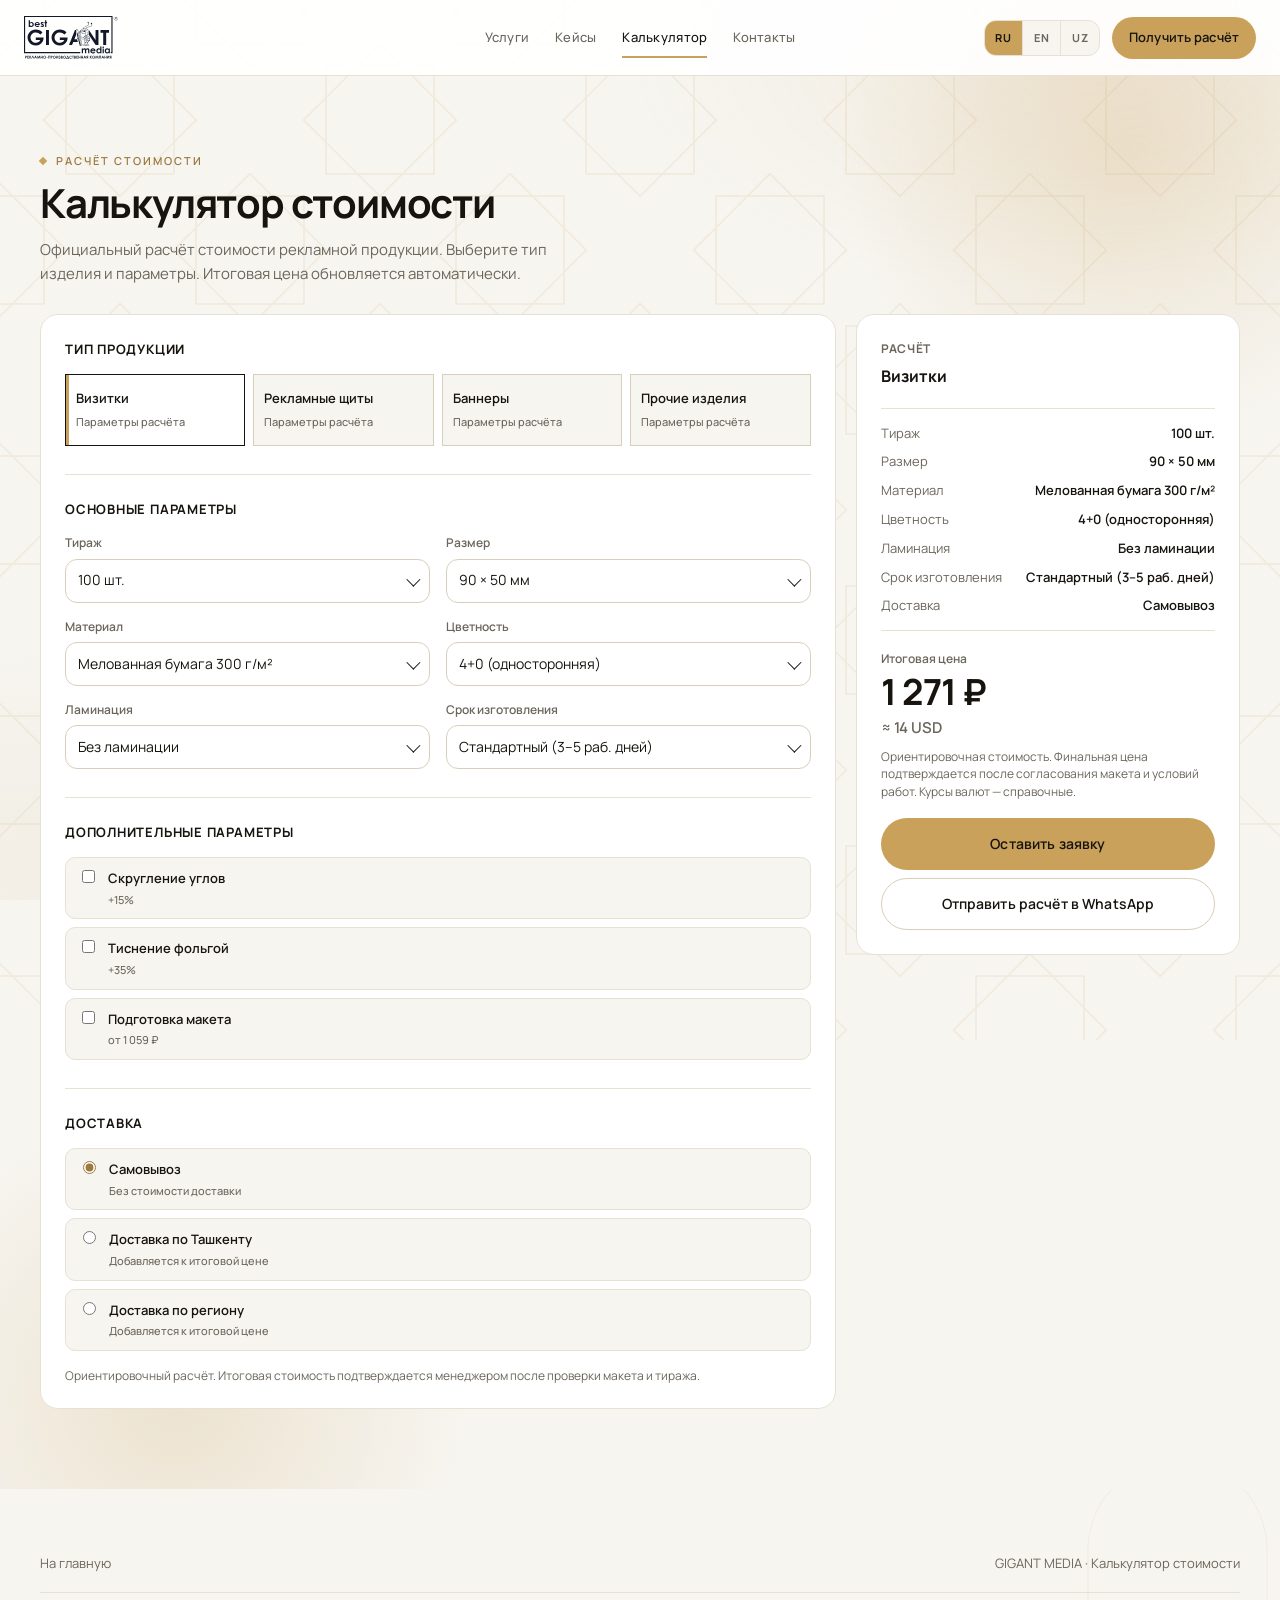
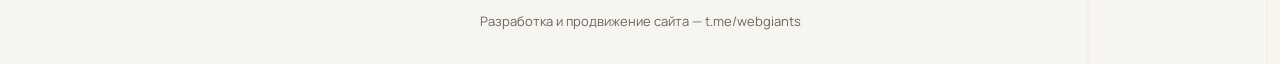
==== commit a01161c6: "checkpoint before checking out main" ====
--- a/calculator.html
+++ b/calculator.html
@@ -10,12 +10,12 @@
   <link rel="preconnect" href="https://fonts.googleapis.com" />
   <link rel="preconnect" href="https://fonts.gstatic.com" crossorigin />
   <link href="https://fonts.googleapis.com/css2?family=Manrope:wght@400;500;600;700&display=swap" rel="stylesheet" />
-  <link rel="stylesheet" href="css/tokens.css?v=gold8" />
-  <link rel="stylesheet" href="css/base.css?v=gold8" />
-  <link rel="stylesheet" href="css/components.css?v=gold8" />
-  <link rel="stylesheet" href="css/pages.css?v=gold8" />
-  <link rel="stylesheet" href="css/strict.css?v=gold8" />
-  <link rel="stylesheet" href="css/calculator.css?v=gold8" />
+  <link rel="stylesheet" href="css/tokens.css?v=gold9" />
+  <link rel="stylesheet" href="css/base.css?v=gold9" />
+  <link rel="stylesheet" href="css/components.css?v=gold9" />
+  <link rel="stylesheet" href="css/pages.css?v=gold9" />
+  <link rel="stylesheet" href="css/strict.css?v=gold9" />
+  <link rel="stylesheet" href="css/calculator.css?v=gold9" />
 </head>
 <body class="no-topbar" data-page="calculator">
   <a class="skip-link" href="#calculator" data-i18n="calc.skip">К калькулятору</a>
@@ -115,11 +115,14 @@
       <a href="index.html" data-i18n="calc.home">На главную</a>
       <span data-i18n="calc.footer">GIGANT MEDIA · Калькулятор стоимости</span>
     </div>
+    <div class="container footer-dev">
+      <p data-i18n-html="footer.dev">Разработка и продвижение сайта — <a href="https://t.me/webgiants" target="_blank" rel="noopener noreferrer">t.me/webgiants</a></p>
+    </div>
   </footer>
 
-  <script src="js/content.js?v=gold8"></script>
-  <script src="js/i18n.js?v=gold8"></script>
-  <script src="js/main.js?v=gold8"></script>
-  <script src="js/calculator.js?v=gold8"></script>
+  <script src="js/content.js?v=gold9"></script>
+  <script src="js/i18n.js?v=gold9"></script>
+  <script src="js/main.js?v=gold9"></script>
+  <script src="js/calculator.js?v=gold9"></script>
 </body>
 </html>
--- a/css/components.css
+++ b/css/components.css
@@ -517,6 +517,29 @@
   font-size: 13px;
 }
 
+.footer-dev {
+  margin-top: 18px;
+  padding-top: 18px;
+  border-top: 1px solid var(--color-line);
+  text-align: center;
+  color: var(--color-muted);
+  font-size: 13px;
+}
+
+.footer-dev p {
+  margin: 0;
+}
+
+.footer-dev a {
+  color: inherit;
+  text-decoration: none;
+  transition: color var(--dur-fast) var(--ease-standard);
+}
+
+.footer-dev a:hover {
+  color: var(--color-ink);
+}
+
 @media (max-width: 960px) {
   .site-header__inner {
     grid-template-columns: 1fr auto;
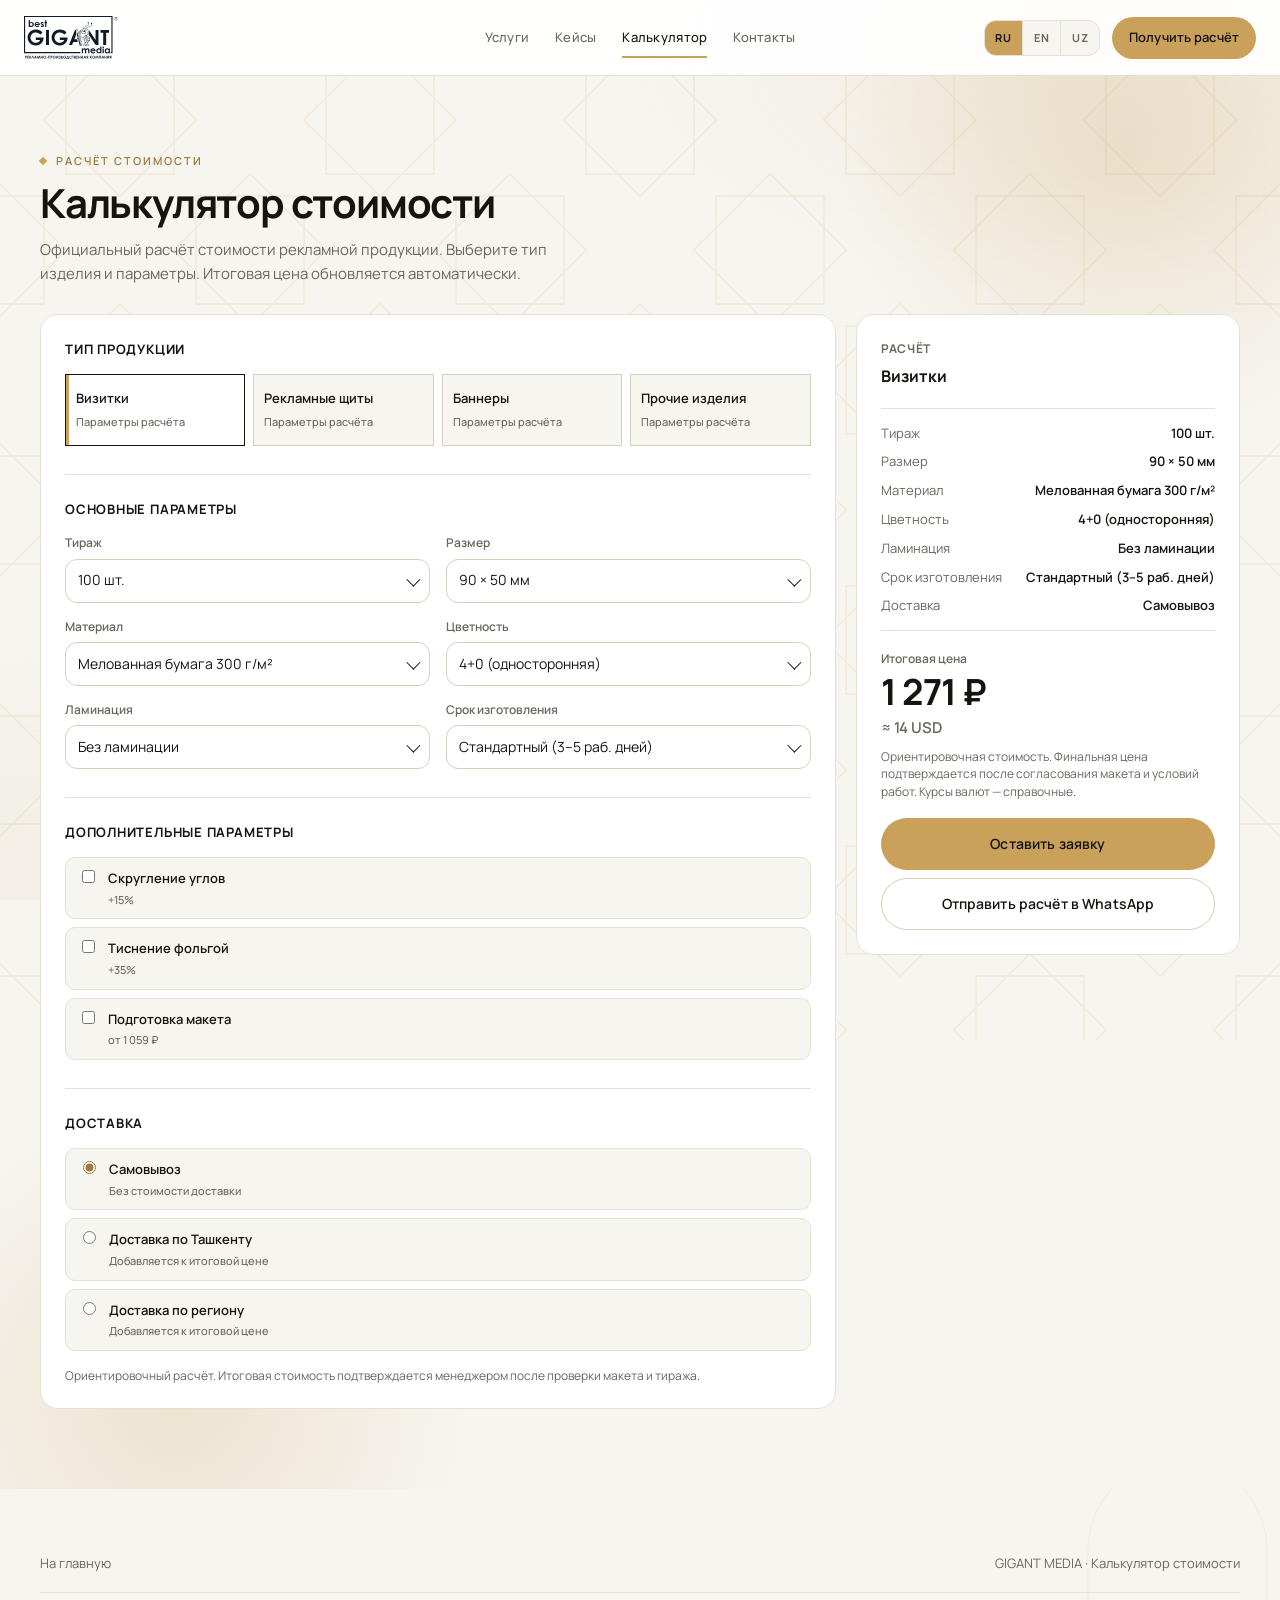
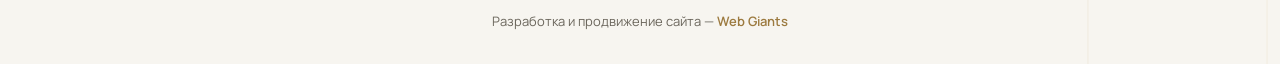
==== commit b8578ce5: "Add Web Giants credit in the site footer. Match the Rich Meb pattern so every page credits developme" ====
--- a/calculator.html
+++ b/calculator.html
@@ -10,12 +10,12 @@
   <link rel="preconnect" href="https://fonts.googleapis.com" />
   <link rel="preconnect" href="https://fonts.gstatic.com" crossorigin />
   <link href="https://fonts.googleapis.com/css2?family=Manrope:wght@400;500;600;700&display=swap" rel="stylesheet" />
-  <link rel="stylesheet" href="css/tokens.css?v=gold9" />
-  <link rel="stylesheet" href="css/base.css?v=gold9" />
-  <link rel="stylesheet" href="css/components.css?v=gold9" />
-  <link rel="stylesheet" href="css/pages.css?v=gold9" />
-  <link rel="stylesheet" href="css/strict.css?v=gold9" />
-  <link rel="stylesheet" href="css/calculator.css?v=gold9" />
+  <link rel="stylesheet" href="css/tokens.css?v=gold10" />
+  <link rel="stylesheet" href="css/base.css?v=gold10" />
+  <link rel="stylesheet" href="css/components.css?v=gold10" />
+  <link rel="stylesheet" href="css/pages.css?v=gold10" />
+  <link rel="stylesheet" href="css/strict.css?v=gold10" />
+  <link rel="stylesheet" href="css/calculator.css?v=gold10" />
 </head>
 <body class="no-topbar" data-page="calculator">
   <a class="skip-link" href="#calculator" data-i18n="calc.skip">К калькулятору</a>
@@ -116,13 +116,13 @@
       <span data-i18n="calc.footer">GIGANT MEDIA · Калькулятор стоимости</span>
     </div>
     <div class="container footer-dev">
-      <p data-i18n-html="footer.dev">Разработка и продвижение сайта — <a href="https://t.me/webgiants" target="_blank" rel="noopener noreferrer">t.me/webgiants</a></p>
+      <p data-i18n-html="footer.dev">Разработка и продвижение сайта — <a href="https://t.me/webgiants" target="_blank" rel="noopener noreferrer">Web Giants</a></p>
     </div>
   </footer>
 
-  <script src="js/content.js?v=gold9"></script>
-  <script src="js/i18n.js?v=gold9"></script>
-  <script src="js/main.js?v=gold9"></script>
-  <script src="js/calculator.js?v=gold9"></script>
+  <script src="js/content.js?v=gold10"></script>
+  <script src="js/i18n.js?v=gold10"></script>
+  <script src="js/main.js?v=gold10"></script>
+  <script src="js/calculator.js?v=gold10"></script>
 </body>
 </html>
--- a/css/components.css
+++ b/css/components.css
@@ -518,6 +518,8 @@
 }
 
 .footer-dev {
+  position: relative;
+  z-index: 1;
   margin-top: 18px;
   padding-top: 18px;
   border-top: 1px solid var(--color-line);
@@ -531,8 +533,9 @@
 }
 
 .footer-dev a {
-  color: inherit;
+  color: var(--color-primary-dark);
   text-decoration: none;
+  font-weight: 600;
   transition: color var(--dur-fast) var(--ease-standard);
 }
 
